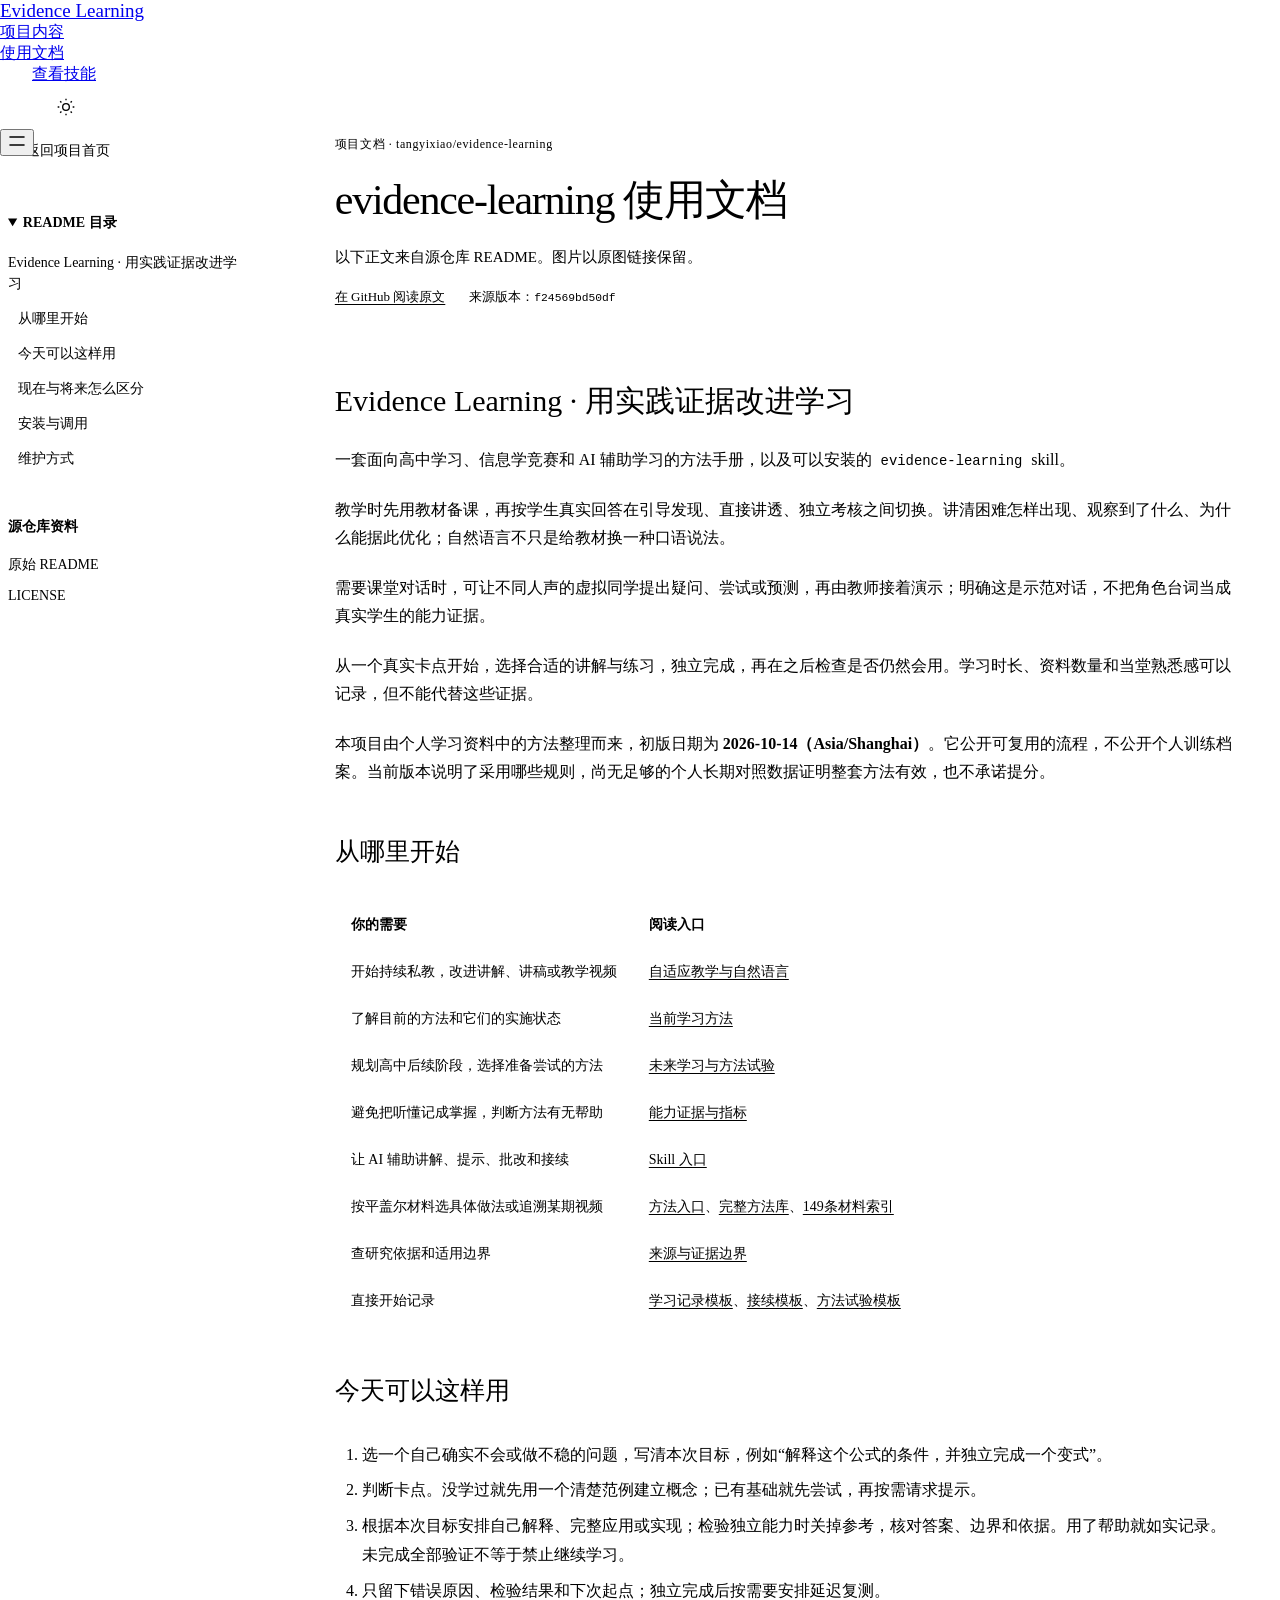
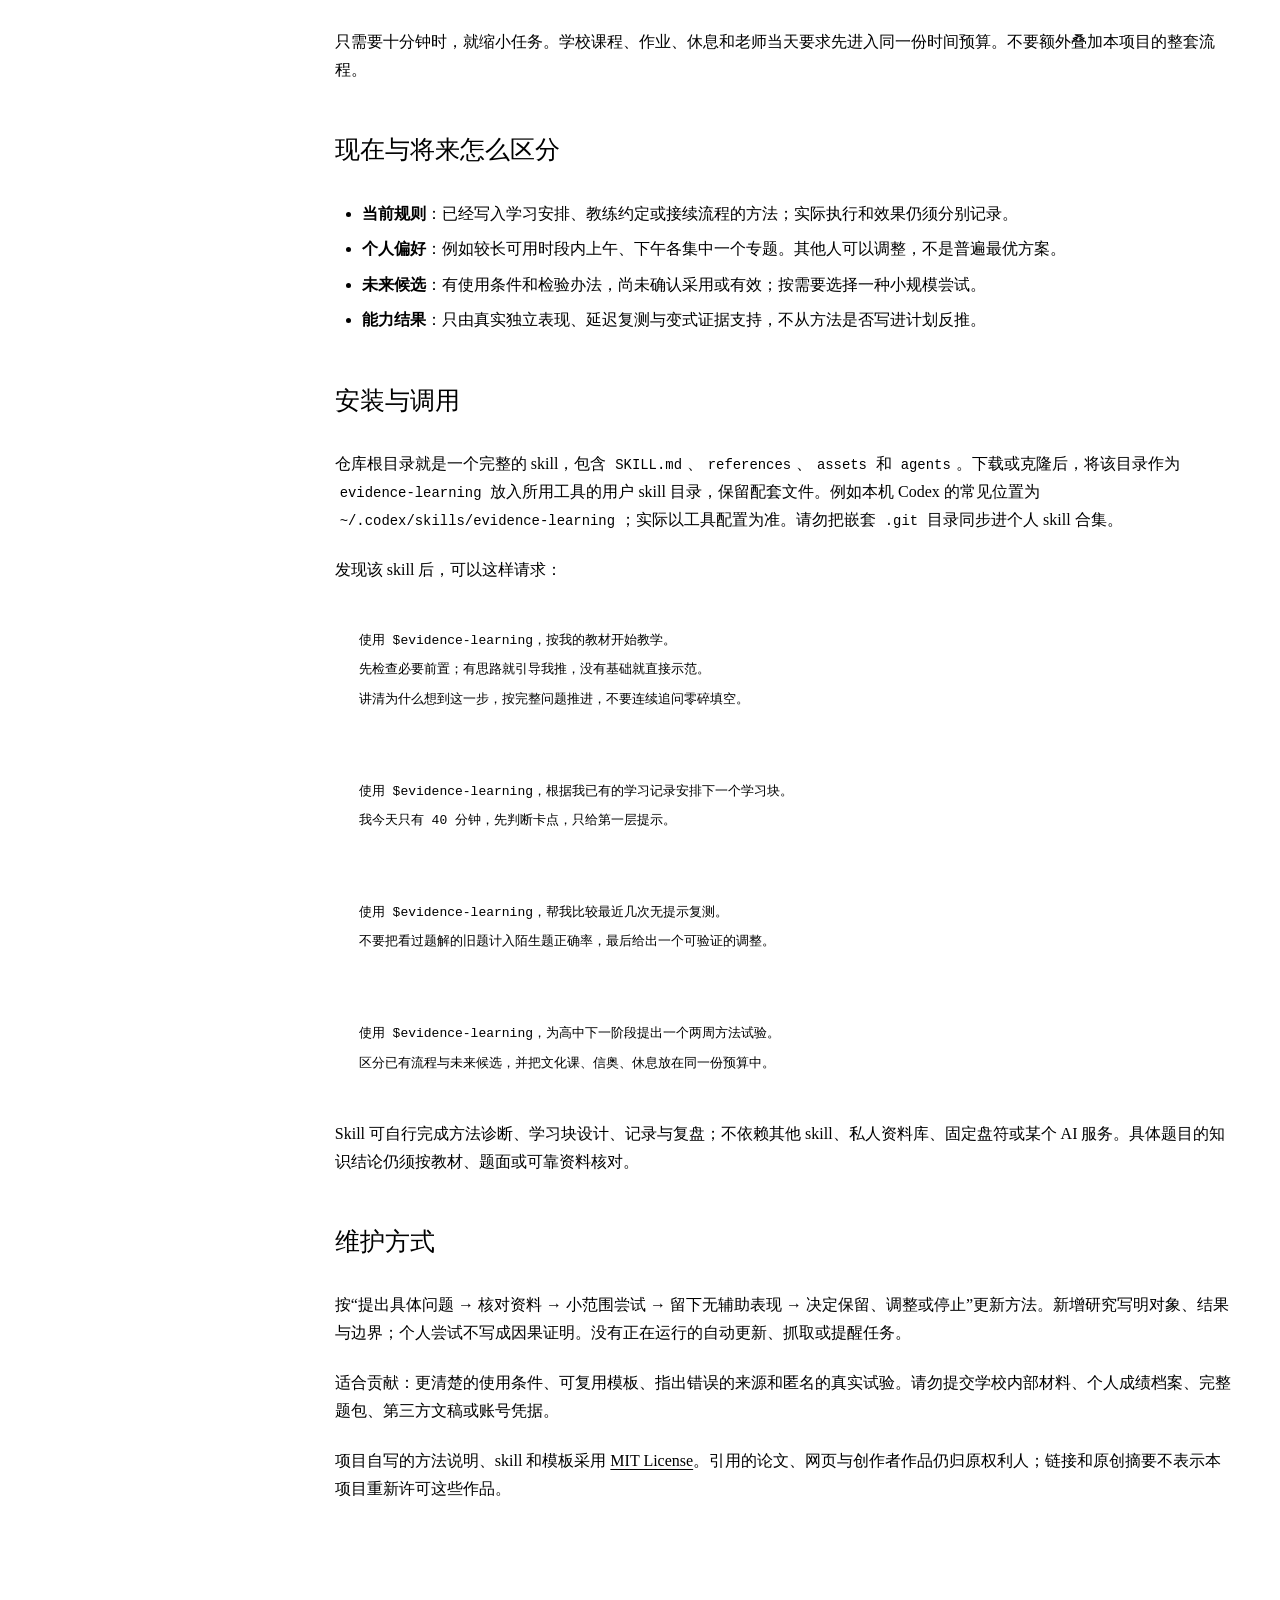
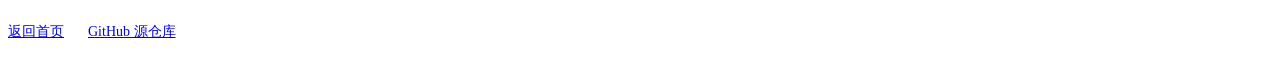
==== docs.html @ d69b2799 "docs(pages): add project introduction website" ====
<!doctype html>
<html lang="zh-CN" data-project="evidence-learning" data-docs="true"><head>
<meta charset="utf-8"><meta name="viewport" content="width=device-width, initial-scale=1">
<title>evidence-learning · 使用文档</title><link rel="stylesheet" href="assets/system.css"><link rel="stylesheet" href="assets/ui/cards.css"><link rel="stylesheet" href="assets/motion/motion.css"><link rel="stylesheet" href="assets/layout/layout.css"><link rel="stylesheet" href="assets/page.css"><!-- <html lang="en" data-radius="sharp">; keep this <style> after the links: layout.css resets --ly-scale -->
<style>
:root {
  --p-bg: #fafaf8; --p-surface: #eeefea; --p-ink: #20241e; --p-muted: #57604f;
  --p-accent: #365b3b; --p-accent-ink: #fafaf8; --p-action: #365b3b; --p-action-ink: #fafaf8;
  --p-inv-bg: #20241e; --p-inv-surface: #2d302b; --p-inv-ink: #fafaf8; --p-inv-muted: #9fa19d;
  --p-inv-accent: #fafaf8; --p-inv-accent-ink: #20241e; --p-inv-action: #fafaf8; --p-inv-action-ink: #20241e;
  --font-display: "Host Grotesk", system-ui, sans-serif;
  --font-text: "Host Grotesk", system-ui, sans-serif;
  --font-mono: "JetBrains Mono", ui-monospace, "SFMono-Regular", Menlo, Consolas, monospace;
  --display-weight: 500;
  --display-tracking: -0.035em;
  --display-tracking-xl: -0.04em;
}
</style><style>html[data-theme="light"]{--p-bg:#fafaf8;--p-surface:#eeefea;--p-ink:#20241e;--p-muted:#57604f;--p-accent:#365b3b;--p-accent-ink:#ffffff;--p-action:#365b3b;--p-action-ink:#ffffff;color-scheme:light}html[data-theme="dark"]{--p-bg:#131517;--p-surface:#202427;--p-ink:#f0f1f2;--p-muted:#b5bbc1;--p-accent:#b0cea2;--p-accent-ink:#131517;--p-action:#b0cea2;--p-action-ink:#131517;color-scheme:dark}</style><script src="assets/theme.js"></script><link rel="icon" href="favicon.svg" type="image/svg+xml">
<link rel="stylesheet" href="assets/docs.css"></head><body class="docs-page">
<header class="nav"><div class="wrap nav__bar"><a class="skip-link" href="#docs-content">跳到正文</a><a class="nav__logo" href="index.html#top">Evidence Learning</a><nav class="nav__links" aria-label="章节导航"><div class="nav__item"><a class="nav__link" href="index.html#work">项目内容</a></div><div class="nav__item"><a class="nav__link" href="docs.html">使用文档</a></div></nav><div class="nav__actions"><a class="btn btn--primary" href="https://github.com/tangyixiao/evidence-learning/blob/main/SKILL.md">查看技能</a><button class="theme-toggle" type="button" data-theme-toggle aria-label="切换深浅色" aria-pressed="false"><svg width="20" height="20" viewBox="0 0 24 24" fill="none" stroke="currentColor" stroke-width="1.6" aria-hidden="true"><circle cx="12" cy="12" r="4"/><path d="M12 2v2m0 16v2M2 12h2m16 0h2M5 5l1.5 1.5m11 11L19 19M5 19l1.5-1.5m11-11L19 5"/></svg></button></div><button class="nav__toggle" type="button" aria-expanded="false" aria-label="菜单"><svg width="18" height="18" viewBox="0 0 18 18" aria-hidden="true"><path d="M2 5h14M2 13h14" stroke="currentColor" stroke-width="1.6" stroke-linecap="round"/></svg></button></div></header>
<main class="docs-shell wrap" id="top">
<aside class="docs-sidebar" aria-label="文档导航">
<a class="docs-home" href="index.html">← 返回项目首页</a>
<details class="docs-toc" open><summary>README 目录</summary><nav aria-label="README 目录"><ol><li class="docs-level-1"><a href="#evidence-learning--用实践证据改进学习">Evidence Learning · 用实践证据改进学习</a></li><li class="docs-level-2"><a href="#从哪里开始">从哪里开始</a></li><li class="docs-level-2"><a href="#今天可以这样用">今天可以这样用</a></li><li class="docs-level-2"><a href="#现在与将来怎么区分">现在与将来怎么区分</a></li><li class="docs-level-2"><a href="#安装与调用">安装与调用</a></li><li class="docs-level-2"><a href="#维护方式">维护方式</a></li></ol></nav></details>
<div class="docs-resources"><p>源仓库资料</p><ul><li><a href="https://github.com/tangyixiao/evidence-learning/blob/f24569bd50df8b89d7c84b1bbbe4bde284a99db8/README.md">原始 README</a></li><li><a href="https://github.com/tangyixiao/evidence-learning/blob/f24569bd50df8b89d7c84b1bbbe4bde284a99db8/LICENSE">LICENSE</a></li></ul></div>
</aside>
<div class="docs-main"><header class="docs-heading"><p class="docs-eyebrow">项目文档 · tangyixiao/evidence-learning</p>
<h1>evidence-learning 使用文档</h1><p>以下正文来自源仓库 README。图片以原图链接保留。</p>
<div class="docs-source"><a href="https://github.com/tangyixiao/evidence-learning/blob/f24569bd50df8b89d7c84b1bbbe4bde284a99db8/README.md">在 GitHub 阅读原文</a><span>来源版本：<code>f24569bd50df</code></span></div></header>
<article class="docs-markdown" id="docs-content" tabindex="-1"><h1 id="evidence-learning--用实践证据改进学习">Evidence Learning · 用实践证据改进学习</h1>
<p>一套面向高中学习、信息学竞赛和 AI 辅助学习的方法手册，以及可以安装的 <code>evidence-learning</code> skill。</p>
<p>教学时先用教材备课，再按学生真实回答在引导发现、直接讲透、独立考核之间切换。讲清困难怎样出现、观察到了什么、为什么能据此优化；自然语言不只是给教材换一种口语说法。</p>
<p>需要课堂对话时，可让不同人声的虚拟同学提出疑问、尝试或预测，再由教师接着演示；明确这是示范对话，不把角色台词当成真实学生的能力证据。</p>
<p>从一个真实卡点开始，选择合适的讲解与练习，独立完成，再在之后检查是否仍然会用。学习时长、资料数量和当堂熟悉感可以记录，但不能代替这些证据。</p>
<p>本项目由个人学习资料中的方法整理而来，初版日期为 <strong>2026-10-14（Asia/Shanghai）</strong>。它公开可复用的流程，不公开个人训练档案。当前版本说明了采用哪些规则，尚无足够的个人长期对照数据证明整套方法有效，也不承诺提分。</p>
<h2 id="从哪里开始">从哪里开始</h2>
<table>
<thead>
<tr>
<th>你的需要</th>
<th>阅读入口</th>
</tr>
</thead>
<tbody>
<tr>
<td>开始持续私教，改进讲解、讲稿或教学视频</td>
<td><a href="https://github.com/tangyixiao/evidence-learning/blob/f24569bd50df8b89d7c84b1bbbe4bde284a99db8/references/adaptive-teaching.md">自适应教学与自然语言</a></td>
</tr>
<tr>
<td>了解目前的方法和它们的实施状态</td>
<td><a href="https://github.com/tangyixiao/evidence-learning/blob/f24569bd50df8b89d7c84b1bbbe4bde284a99db8/references/current-methods.md">当前学习方法</a></td>
</tr>
<tr>
<td>规划高中后续阶段，选择准备尝试的方法</td>
<td><a href="https://github.com/tangyixiao/evidence-learning/blob/f24569bd50df8b89d7c84b1bbbe4bde284a99db8/references/future-methods.md">未来学习与方法试验</a></td>
</tr>
<tr>
<td>避免把听懂记成掌握，判断方法有无帮助</td>
<td><a href="https://github.com/tangyixiao/evidence-learning/blob/f24569bd50df8b89d7c84b1bbbe4bde284a99db8/references/evidence.md">能力证据与指标</a></td>
</tr>
<tr>
<td>让 AI 辅助讲解、提示、批改和接续</td>
<td><a href="https://github.com/tangyixiao/evidence-learning/blob/f24569bd50df8b89d7c84b1bbbe4bde284a99db8/SKILL.md">Skill 入口</a></td>
</tr>
<tr>
<td>按平盖尔材料选具体做法或追溯某期视频</td>
<td><a href="https://github.com/tangyixiao/evidence-learning/blob/f24569bd50df8b89d7c84b1bbbe4bde284a99db8/references/pingaier-methods.md">方法入口</a>、<a href="https://github.com/tangyixiao/evidence-learning/blob/f24569bd50df8b89d7c84b1bbbe4bde284a99db8/references/pingaier-method-library.md">完整方法库</a>、<a href="https://github.com/tangyixiao/evidence-learning/blob/f24569bd50df8b89d7c84b1bbbe4bde284a99db8/references/pingaier-corpus.md">149条材料索引</a></td>
</tr>
<tr>
<td>查研究依据和适用边界</td>
<td><a href="https://github.com/tangyixiao/evidence-learning/blob/f24569bd50df8b89d7c84b1bbbe4bde284a99db8/references/sources.md">来源与证据边界</a></td>
</tr>
<tr>
<td>直接开始记录</td>
<td><a href="https://github.com/tangyixiao/evidence-learning/blob/f24569bd50df8b89d7c84b1bbbe4bde284a99db8/assets/session.md">学习记录模板</a>、<a href="https://github.com/tangyixiao/evidence-learning/blob/f24569bd50df8b89d7c84b1bbbe4bde284a99db8/assets/handoff.md">接续模板</a>、<a href="https://github.com/tangyixiao/evidence-learning/blob/f24569bd50df8b89d7c84b1bbbe4bde284a99db8/assets/experiment.md">方法试验模板</a></td>
</tr>
</tbody>
</table>
<h2 id="今天可以这样用">今天可以这样用</h2>
<ol>
<li>选一个自己确实不会或做不稳的问题，写清本次目标，例如“解释这个公式的条件，并独立完成一个变式”。</li>
<li>判断卡点。没学过就先用一个清楚范例建立概念；已有基础就先尝试，再按需请求提示。</li>
<li>根据本次目标安排自己解释、完整应用或实现；检验独立能力时关掉参考，核对答案、边界和依据。用了帮助就如实记录。未完成全部验证不等于禁止继续学习。</li>
<li>只留下错误原因、检验结果和下次起点；独立完成后按需要安排延迟复测。</li>
</ol>
<p>只需要十分钟时，就缩小任务。学校课程、作业、休息和老师当天要求先进入同一份时间预算。不要额外叠加本项目的整套流程。</p>
<h2 id="现在与将来怎么区分">现在与将来怎么区分</h2>
<ul>
<li><strong>当前规则</strong>：已经写入学习安排、教练约定或接续流程的方法；实际执行和效果仍须分别记录。</li>
<li><strong>个人偏好</strong>：例如较长可用时段内上午、下午各集中一个专题。其他人可以调整，不是普遍最优方案。</li>
<li><strong>未来候选</strong>：有使用条件和检验办法，尚未确认采用或有效；按需要选择一种小规模尝试。</li>
<li><strong>能力结果</strong>：只由真实独立表现、延迟复测与变式证据支持，不从方法是否写进计划反推。</li>
</ul>
<h2 id="安装与调用">安装与调用</h2>
<p>仓库根目录就是一个完整的 skill，包含 <code>SKILL.md</code>、<code>references</code>、<code>assets</code> 和 <code>agents</code>。下载或克隆后，将该目录作为 <code>evidence-learning</code> 放入所用工具的用户 skill 目录，保留配套文件。例如本机 Codex 的常见位置为 <code>~/.codex/skills/evidence-learning</code>；实际以工具配置为准。请勿把嵌套 <code>.git</code> 目录同步进个人 skill 合集。</p>
<p>发现该 skill 后，可以这样请求：</p>
<pre><code class="language-text">使用 $evidence-learning，按我的教材开始教学。
先检查必要前置；有思路就引导我推，没有基础就直接示范。
讲清为什么想到这一步，按完整问题推进，不要连续追问零碎填空。
</code></pre>
<pre><code class="language-text">使用 $evidence-learning，根据我已有的学习记录安排下一个学习块。
我今天只有 40 分钟，先判断卡点，只给第一层提示。
</code></pre>
<pre><code class="language-text">使用 $evidence-learning，帮我比较最近几次无提示复测。
不要把看过题解的旧题计入陌生题正确率，最后给出一个可验证的调整。
</code></pre>
<pre><code class="language-text">使用 $evidence-learning，为高中下一阶段提出一个两周方法试验。
区分已有流程与未来候选，并把文化课、信奥、休息放在同一份预算中。
</code></pre>
<p>Skill 可自行完成方法诊断、学习块设计、记录与复盘；不依赖其他 skill、私人资料库、固定盘符或某个 AI 服务。具体题目的知识结论仍须按教材、题面或可靠资料核对。</p>
<h2 id="维护方式">维护方式</h2>
<p>按“提出具体问题 → 核对资料 → 小范围尝试 → 留下无辅助表现 → 决定保留、调整或停止”更新方法。新增研究写明对象、结果与边界；个人尝试不写成因果证明。没有正在运行的自动更新、抓取或提醒任务。</p>
<p>适合贡献：更清楚的使用条件、可复用模板、指出错误的来源和匿名的真实试验。请勿提交学校内部材料、个人成绩档案、完整题包、第三方文稿或账号凭据。</p>
<p>项目自写的方法说明、skill 和模板采用 <a href="https://github.com/tangyixiao/evidence-learning/blob/f24569bd50df8b89d7c84b1bbbe4bde284a99db8/LICENSE">MIT License</a>。引用的论文、网页与创作者作品仍归原权利人；链接和原创摘要不表示本项目重新许可这些作品。</p>
</article>
</div></main><footer class="docs-footer wrap"><a href="index.html">返回首页</a><a href="https://github.com/tangyixiao/evidence-learning">GitHub 源仓库</a></footer>
<script type="module" src="assets/system.js"></script></body></html>
---- assets/page.css ----
/* Page composition over the unmodified taste system. Source excerpts and photographs are the work. */
:root{--font-text:"Geist","PingFang SC","Microsoft YaHei",sans-serif;--font-display:"Geist","PingFang SC","Microsoft YaHei",sans-serif}
h1,h2,h3{font-weight:500;text-wrap:balance}h1{max-width:16ch}p{line-height:1.75}.nav__logo{font-size:19px;max-width:45%;overflow-wrap:anywhere}.nav__links{margin-left:auto}.nav__actions{margin-left:32px}.project-fact{margin-top:32px;font-size:14px;color:var(--muted)}
.hero__text{min-width:0}.hero__lead{max-width:40ch}.hero__media.material-media{background:none;border:0;box-shadow:none}.hero__media.material-media> *{width:100%;height:100%;display:block}.material-media .source-preview{height:100%;min-height:480px}.project-picture{display:block;overflow:hidden;width:100%;height:100%;background:var(--surface)}.project-picture img{width:100%;height:100%;object-fit:cover;display:block}.picture--contain img{object-fit:contain}.picture--contain{background:var(--surface)}
.material-stage{overflow:hidden;min-height:0}.material-stage>.project-picture{border-radius:0;background:transparent}.material-stage .picture--contain img{object-fit:contain}.source-preview{display:flex;flex-direction:column;border:1px solid var(--line);background:var(--surface);overflow:hidden;border-radius:var(--r-lg);color:var(--ink)}.source-path{font:500 14px/1.5 var(--font-mono);padding:20px 24px;border-bottom:1px solid var(--line);overflow-wrap:anywhere}.source-preview pre{margin:0;padding:28px 24px;overflow:auto;white-space:pre-wrap;overflow-wrap:anywhere;min-height:0;font:400 15px/1.85 var(--font-mono);color:var(--ink)}
.project-fact:empty{display:none}.statement-source{margin-top:48px;height:320px}.statement-source .source-preview{height:100%}.hero--statement h1{max-width:18ch}.hero--statement .hero__lead{max-width:62ch}.hero--statement .hero__in{max-width:none}
.hero__head{display:grid;grid-template-columns:minmax(0,7fr) minmax(0,4fr);gap:72px}.hero--product h1{font-size:clamp(42px,5vw,72px);max-width:18ch;letter-spacing:-.035em;line-height:1.1}.hero--product .hero__lead{margin-top:0}.hero--product .material-stage{height:100%;min-height:260px;margin-top:32px}.product-intro{align-self:start}.product-intro .project-fact{margin-top:24px}
.work-grid{display:grid;grid-template-columns:minmax(0,5fr) minmax(0,6fr);gap:calc(100% / 12 + 24px)}.feature-rows{margin:0;padding:0;list-style:none}.feature-rows li{padding:24px 0;border-bottom:1px solid var(--line)}.feature-rows li:first-child{padding-top:0}.feature-rows h3{font-size:24px;line-height:1.4;margin:0 0 12px}.feature-rows p{margin:0;font-size:16px;line-height:1.75}.work-material{min-width:0;min-height:400px}.usage-block{height:100%;background:var(--surface);padding:32px;border:1px solid var(--line);border-radius:var(--r-lg);display:flex;flex-direction:column;gap:24px;justify-content:center}.usage-block>p{font-size:20px;margin:0}.usage-block pre{font:400 16px/1.8 var(--font-mono);margin:0;white-space:pre-wrap;overflow-wrap:anywhere}.usage-block .link{align-self:flex-start}.supporting-pictures{display:grid;grid-template-columns:1fr;gap:24px;height:100%;max-height:480px}.supporting-pictures>.project-picture{min-height:0;max-height:228px}.supporting-pictures>.project-picture:only-child{max-height:480px}
.photo-pair{display:grid;grid-template-columns:1fr 1fr;gap:24px;height:calc(100% - 140px);min-height:300px;max-height:520px}.photo-pair a{display:block;overflow:hidden}.photo-pair img{width:100%;height:100%;object-fit:cover;display:block}.flag-field{display:grid;grid-template-columns:repeat(4,1fr);gap:48px;align-items:center;justify-items:center;width:100%;height:100%}.flag-field a{display:block;width:100%;overflow:hidden}.flag-field img{display:block;width:100%;height:auto;max-height:320px;object-fit:contain;image-rendering:auto}
.closing-head{display:grid;grid-template-columns:1fr auto;gap:24px 72px;align-content:start}.closing-head h2{grid-column:1;font-size:clamp(30px,3.4vw,48px);margin:0}.closing-head>p{grid-column:1;max-width:68ch;margin:0;font-size:17px}.closing-head>.btn{grid-column:2;grid-row:1/3;align-self:start}.closing-directory{display:flex;flex-direction:column;justify-content:flex-end;min-height:0}.footer.closing>.wrap{display:grid;grid-template-rows:1fr 1fr;gap:48px}.footer__grid{display:grid;grid-template-columns:1fr 1fr;gap:48px}.footer-name{font-size:32px;line-height:1.3;font-weight:500;margin:0 0 16px}.footer__grid p{font-size:16px}.resource-links{display:grid;grid-template-columns:1fr 1fr;gap:18px 32px;align-content:start}.resource-links .link{font-size:16px;overflow-wrap:anywhere;justify-self:start}.footer__legal{display:flex;align-items:baseline;flex-wrap:wrap;gap:24px;font-size:13px;border-top:1px solid var(--line);margin-top:48px;padding-top:24px}.credits summary{cursor:pointer}.credits ul{padding-left:16px}.credits a{overflow-wrap:anywhere}
html[data-project="OJ-NEXUS"] .source-preview,html[data-project="OJ-NEXUS"] .usage-block{border-radius:4px}html[data-project="OJ-NEXUS"] *{animation:none!important}
@media(min-width:640px) and (max-width:1023px){.work-grid{grid-template-columns:1fr;gap:32px}.feature-rows{display:grid;grid-template-columns:repeat(3,1fr);gap:24px}.feature-rows li{padding:0;border:0}.feature-rows h3{font-size:20px}.work-material{min-height:260px;height:300px}.hero__head{gap:32px}.material-media .source-preview{min-height:240px}.photo-pair{height:440px}.statement-source{height:300px}}
@media(max-width:639px){.nav__logo{font-size:16px;max-width:48%}.nav__actions{margin-left:auto}.nav__actions .btn{padding-inline:16px;font-size:14px}.hero--split h1,.hero--statement h1,.hero--product h1{font-size:clamp(30px,9vw,38px);line-height:1.15;max-width:18ch}.hero__lead{font-size:18px;line-height:1.65}.project-fact{margin-top:16px;font-size:13px}.hero__media.material-media{height:auto;min-height:0;flex:1}.material-media .source-preview{min-height:0;height:100%}.source-path{padding:12px 16px;font-size:13px}.source-preview pre{padding:16px;font-size:13px;line-height:1.7}.hero__head{display:block}.hero--product .hero__lead{margin-top:20px}.hero--product .material-stage{min-height:180px;margin-top:24px;flex:1}.hero--product .hero__in{display:flex;flex-direction:column}.hero--product .product-intro .project-fact{margin-top:16px}.work-grid{grid-template-columns:1fr;gap:32px}.feature-rows{display:block}.feature-rows li{padding:16px 0}.feature-rows h3{font-size:20px;margin-bottom:8px}.feature-rows p{font-size:16px}.work-material{min-height:220px;height:260px}.usage-block{padding:24px;gap:16px}.usage-block pre{font-size:14px}.photo-pair{grid-template-columns:1fr;gap:16px;height:calc(100% - 130px);max-height:none;min-height:0}.photo-pair a{min-height:180px}.flag-field{grid-template-columns:repeat(2,1fr);gap:24px}.flag-field img{max-height:140px}.statement-source{height:220px;margin-top:24px}.closing-head{display:flex;flex-direction:column;gap:24px}.closing-head>p{font-size:16px}.closing-head>.btn{align-self:stretch}.footer.closing>.wrap{grid-template-rows:auto 1fr;gap:48px}.footer__grid{grid-template-columns:1fr;gap:24px}.footer-name{font-size:28px}.resource-links{gap:16px}.footer__legal{margin-top:32px;gap:16px}.supporting-pictures{max-height:260px;grid-template-columns:1fr 1fr;gap:12px}.supporting-pictures>.project-picture{max-height:none}.photo-pair img{object-fit:cover}#work:has(.work-grid){--hm:2}#use{--hm:2}}
.skip-link{position:absolute;left:-10000px;top:auto;width:1px;height:1px;overflow:hidden}.skip-link:focus{left:var(--gutter);top:8px;width:auto;height:auto;background:var(--bg);padding:16px;z-index:20}.hero__head>:first-child{grid-column:1}.hero__head>.product-intro{grid-column:2}.hero--product .hero__stage.material-stage{border-radius:0}
@media(min-width:640px) and (max-width:1023px){.work-material{height:42vh;min-height:320px}.supporting-pictures{max-height:none}.supporting-pictures>.project-picture:only-child{max-height:none}.supporting-pictures>.project-picture{max-height:none;flex:1}.supporting-pictures{grid-template-rows:1fr 1fr}}
@media(max-width:639px){#work:has(.work-grid),#use{--hm:1}.nav__logo{max-width:53%;font-size:15px}.nav__actions{margin-left:auto}.nav__actions .btn{padding-inline:12px}.hero--product .hero__stage.material-stage{aspect-ratio:auto;flex:1}.hero__head>:first-child,.hero__head>.product-intro{grid-column:auto}}
.theme-toggle{height:44px;width:44px;display:grid;place-items:center;flex:0 0 44px;cursor:pointer;color:var(--ink);background:transparent;border:1px solid var(--line);border-radius:var(--r-btn);margin-left:12px;transition:background 180ms,transform 180ms}.theme-toggle:hover{background:var(--surface)}.theme-toggle:active{transform:translateY(1px)}.theme-toggle:focus-visible{outline:2px solid var(--accent);outline-offset:3px}
@media(min-width:1024px){.work-material{height:500px;min-height:500px}.work-material>.source-preview{height:100%}.hero--split h1{font-size:clamp(38px,4.5vw,64px)}}
@media(max-width:639px){.nav__logo{max-width:42%;font-size:14px}.nav__actions{margin-left:auto}.nav__toggle{margin-left:8px}.theme-toggle{margin-left:8px;width:36px;flex-basis:36px;height:40px}.nav__actions .btn{font-size:13px;padding-inline:10px}.nav__logo{line-height:1.3}.hero--product h1{font-size:32px}.source-path{line-height:1.6}}
@media(min-width:1024px){.hero__head{grid-template-columns:repeat(12,minmax(0,1fr));gap:24px;align-items:start}.hero__head>:first-child{grid-column:1/span 6}.hero__head>.product-intro{grid-column:7/span 6}.hero--product h1,.hero--split h1{font-size:60px}.work-grid{grid-template-columns:repeat(12,minmax(0,1fr));gap:24px}.feature-rows{grid-column:1/span 6;padding-right:48px}.work-material{grid-column:7/span 6}.work-grid .source-preview{height:100%}}
@media(min-width:640px) and (max-width:1023px){.hero__head{display:block}.product-intro{margin-top:24px}.product-intro .hero__lead{max-width:60ch}.hero--product h1{max-width:none}.hero__head .project-fact{margin-top:16px}.hero--product .hero__stage.material-stage{margin-top:24px}}
@media(max-width:639px){.work-material{height:236px;min-height:236px}.feature-rows h3{font-size:19px}.feature-rows li{padding:14px 0}.feature-rows p{line-height:1.65}}
@media(min-width:1024px){.work-material{height:min(500px,calc(100svh - 300px));min-height:0}.hero--product h1{font-size:clamp(40px,4.16vw,60px)}}
.work-material>.source-preview{height:100%}.source-preview pre{flex:1}.usage-block{justify-content:space-between}.supporting-pictures:has(>:only-child){grid-template-rows:1fr}
/* Real quoted source can contain arrays, Markdown brackets and the word placeholder.
   Keep kit diagnostics intact, but do not outline authentic source as unfinished page copy. */
.source-preview code[data-placeholder],.usage-block code[data-placeholder],.docs-markdown [data-placeholder]{outline:none}
.hero--product .hero__stage.material-stage{background:none}
.nav:not(.is-open) .nav__actions>.theme-toggle{display:grid}
@media(max-width:639px){.nav__logo{white-space:normal;max-width:40%;font-size:13px;line-height:1.35;min-width:0}.nav__bar{gap:8px}.nav__actions{gap:8px}.nav .nav__actions>.theme-toggle{margin-left:0}}
---- assets/docs.css ----
/* Long-form README layout. Shared palette and theme controls stay authoritative. */
html[data-docs]{scroll-padding-top:110px}
.docs-page{min-height:100vh;color:var(--ink);background:var(--bg)}
.docs-page>.nav{position:fixed;inset:0 0 auto;z-index:50;background:var(--bg);border-bottom:1px solid var(--line)}
.docs-page .nav__bar{min-height:76px}
.docs-page .nav__logo{max-width:48%}
.docs-page .docs-shell{display:grid;grid-template-columns:minmax(210px,250px) minmax(0,1fr);gap:clamp(36px,6vw,96px);padding-top:126px;padding-bottom:96px;align-items:start;min-height:0;height:auto}
.docs-sidebar{position:sticky;top:108px;min-width:0;max-height:calc(100vh - 132px);overflow:auto;scrollbar-width:thin;padding-right:12px;font-size:14px}
.docs-home{display:inline-block;font-size:14px;font-weight:500;color:var(--ink);text-decoration:none;padding-block:8px}
.docs-home:hover{color:var(--accent)}
.docs-toc{margin-top:24px;border-top:1px solid var(--line);padding-top:20px}
.docs-toc summary{font-weight:600;cursor:pointer;line-height:1.5}
.docs-toc ol,.docs-resources ul{list-style:none;padding:0;margin:16px 0 0}
.docs-toc li{margin:0 0 8px;line-height:1.5;overflow-wrap:anywhere}
.docs-toc .docs-level-2{padding-left:10px}.docs-toc .docs-level-3{padding-left:22px}
.docs-toc a,.docs-resources a{color:var(--muted);text-decoration:none;display:inline-block;padding-block:3px}
.docs-toc a:hover,.docs-resources a:hover{color:var(--ink);text-decoration:underline;text-underline-offset:4px}
.docs-resources{border-top:1px solid var(--line);margin-top:24px;padding-top:20px}
.docs-resources>p{margin:0;font-weight:600;line-height:1.5}.docs-resources li{margin-bottom:8px;overflow-wrap:anywhere}
.docs-main{min-width:0;max-width:900px}
.docs-heading{padding-bottom:32px;margin-bottom:40px;border-bottom:1px solid var(--line)}
.docs-eyebrow{font-size:12px;letter-spacing:.05em;color:var(--muted);overflow-wrap:anywhere;margin:0 0 20px}
.docs-heading h1{font-size:clamp(28px,3.4vw,42px);line-height:1.2;letter-spacing:-.03em;max-width:none;margin:0 0 20px;overflow-wrap:anywhere}
.docs-heading>p:not(.docs-eyebrow){font-size:15px;color:var(--muted);line-height:1.7;margin:0 0 16px}
.docs-source{display:flex;gap:12px 24px;flex-wrap:wrap;font-size:13px;line-height:1.6;color:var(--muted)}
.docs-source a,.docs-markdown a{color:var(--accent);text-decoration:underline;text-underline-offset:3px;overflow-wrap:anywhere}
.docs-markdown{font-size:16px;line-height:1.85;overflow-wrap:anywhere;min-width:0}
.docs-markdown>:first-child{margin-top:0}.docs-markdown>:last-child{margin-bottom:0}
.docs-markdown h1,.docs-markdown h2,.docs-markdown h3,.docs-markdown h4,.docs-markdown h5,.docs-markdown h6{max-width:none;scroll-margin-top:110px;line-height:1.4;text-wrap:initial}
.docs-markdown h1{font-size:30px;margin:48px 0 24px}.docs-markdown h2{font-size:25px;margin:48px 0 20px;padding-bottom:12px;border-bottom:1px solid var(--line)}
.docs-markdown h3{font-size:20px;margin:36px 0 16px}.docs-markdown h4,.docs-markdown h5,.docs-markdown h6{font-size:17px;margin:28px 0 14px}
.docs-markdown p,.docs-markdown ul,.docs-markdown ol,.docs-markdown blockquote,.docs-markdown pre,.docs-markdown table{margin:0 0 22px}
.docs-markdown ul,.docs-markdown ol{padding-left:1.7em}.docs-markdown li{margin-bottom:6px}.docs-markdown li>p{margin-bottom:10px}
.docs-markdown strong{font-weight:650}.docs-markdown hr{border:0;border-top:1px solid var(--line);margin:36px 0}
.docs-markdown blockquote{border-left:3px solid var(--line);padding:4px 0 4px 20px;color:var(--muted)}.docs-markdown blockquote>:last-child{margin-bottom:0}
.docs-markdown pre{background:var(--surface);border:1px solid var(--line);padding:20px 24px;max-width:100%;overflow:auto;border-radius:4px;white-space:pre;tab-size:4}
.docs-markdown code,.docs-source code{font-family:var(--font-mono,ui-monospace,Consolas,monospace);font-size:.87em}
.docs-markdown :not(pre)>code{background:var(--surface);padding:.12em .35em;border-radius:3px;box-decoration-break:clone}
.docs-markdown pre code{font-size:13px;line-height:1.8;white-space:pre;overflow-wrap:normal;color:var(--ink)}
.docs-markdown table{display:block;max-width:100%;overflow-x:auto;border-collapse:collapse;font-size:14px;line-height:1.65}
.docs-markdown th,.docs-markdown td{padding:12px 16px;border:1px solid var(--line);text-align:left;min-width:100px}
.docs-markdown th{font-weight:600;background:var(--surface)}.docs-markdown .docs-image-link{font-size:14px}
.docs-page .footer.closing,.docs-page .footer.closing>.wrap{height:auto;min-height:0;max-height:none;display:block}
.docs-page .footer.closing{padding-top:56px;padding-bottom:32px}.docs-page .closing-head{margin-bottom:48px}
.docs-footer{display:flex;gap:24px;padding-top:24px;padding-bottom:32px;border-top:1px solid var(--line);font-size:14px}
.docs-page :focus-visible{outline:2px solid var(--accent);outline-offset:4px}
@media(max-width:1023px){.docs-page .docs-shell{grid-template-columns:minmax(180px,210px) minmax(0,1fr);gap:32px}.docs-markdown{font-size:15px}}
@media(max-width:767px){.docs-page .nav__bar{min-height:68px}.docs-page .docs-shell{display:block;padding-top:100px;padding-bottom:56px}.docs-sidebar{position:static;max-height:none;overflow:visible;padding:0;margin-bottom:36px}.docs-toc{margin-top:16px;padding-top:16px}.docs-toc nav{max-height:260px;overflow:auto;padding-right:8px}.docs-resources{margin-top:16px;padding-top:16px}.docs-resources ul{display:flex;flex-wrap:wrap;gap:4px 20px;margin-top:8px}.docs-resources li{margin:0}.docs-heading{margin-bottom:28px;padding-bottom:24px}.docs-heading h1{font-size:29px}.docs-markdown h1{font-size:25px}.docs-markdown h2{font-size:22px;margin-top:36px}.docs-markdown h3{font-size:19px}.docs-markdown pre{padding:16px}.docs-markdown th,.docs-markdown td{padding:10px 12px}.docs-source{gap:8px 16px}}
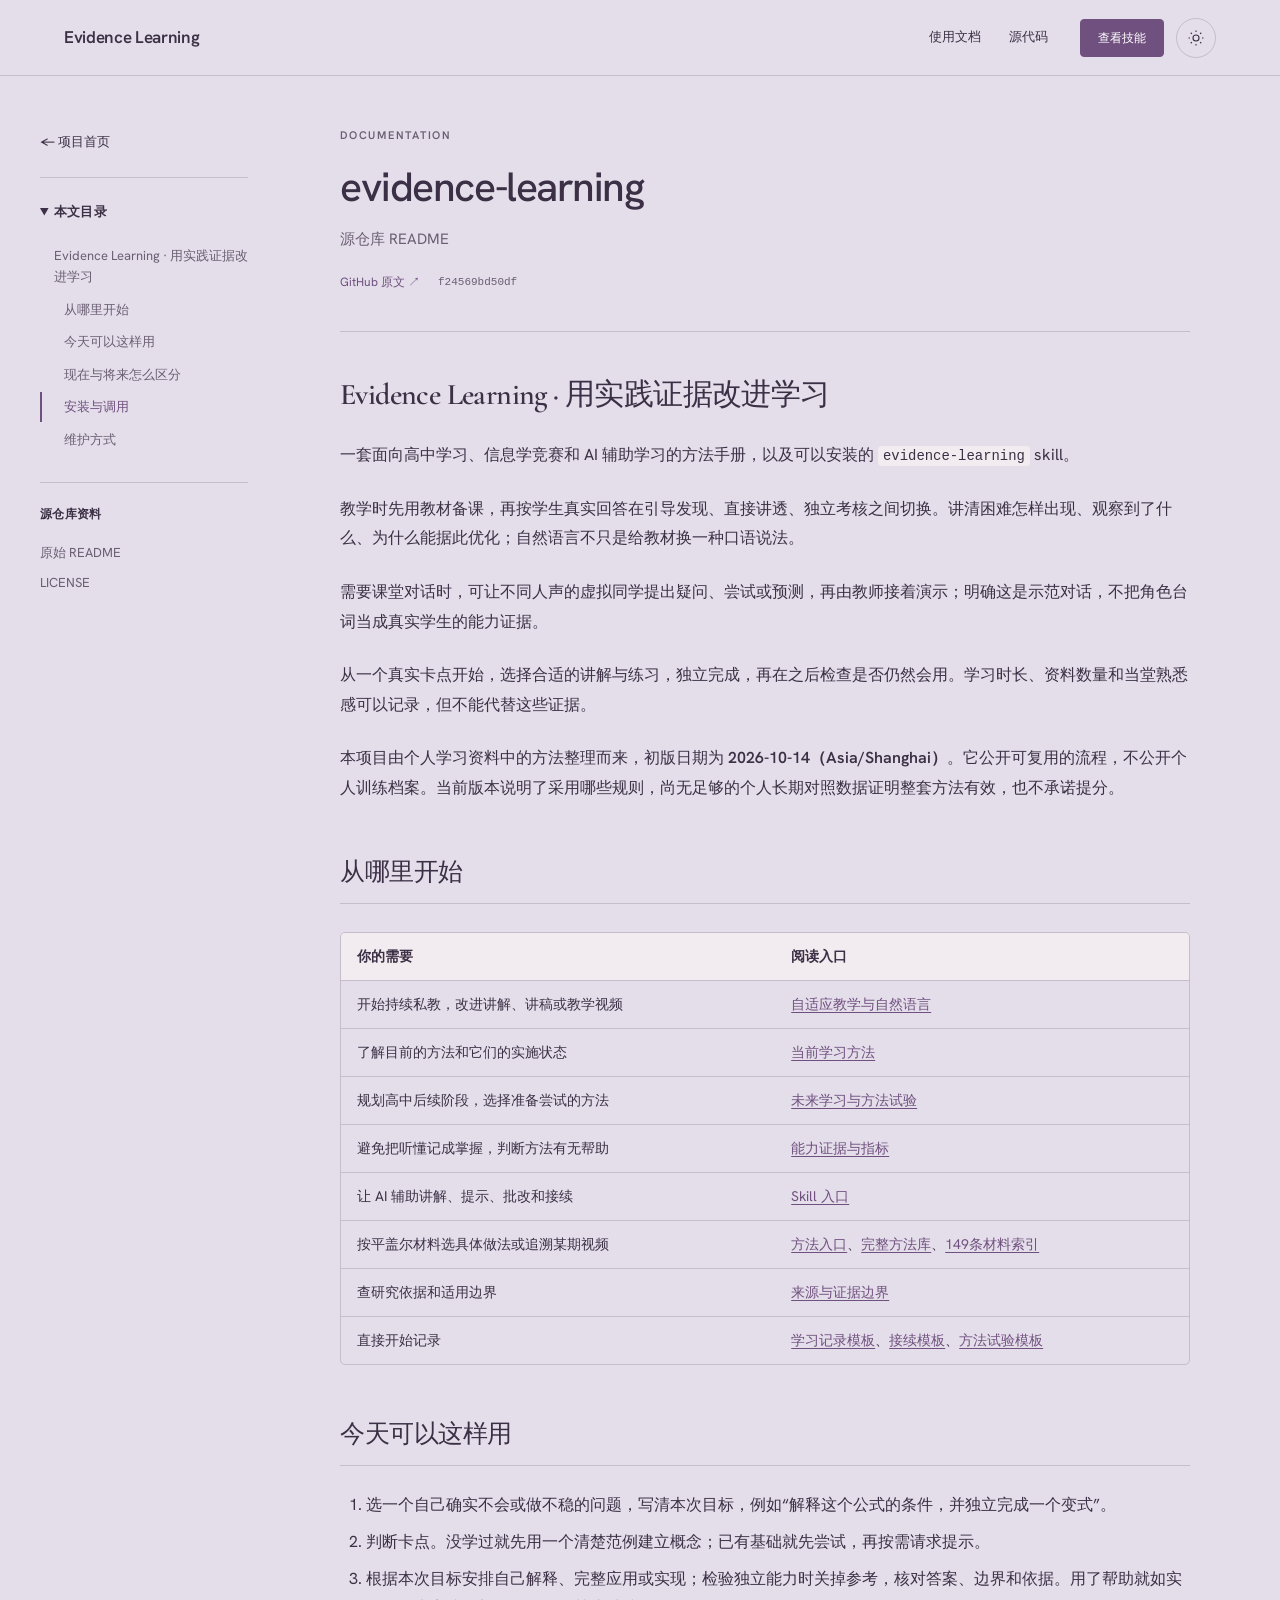
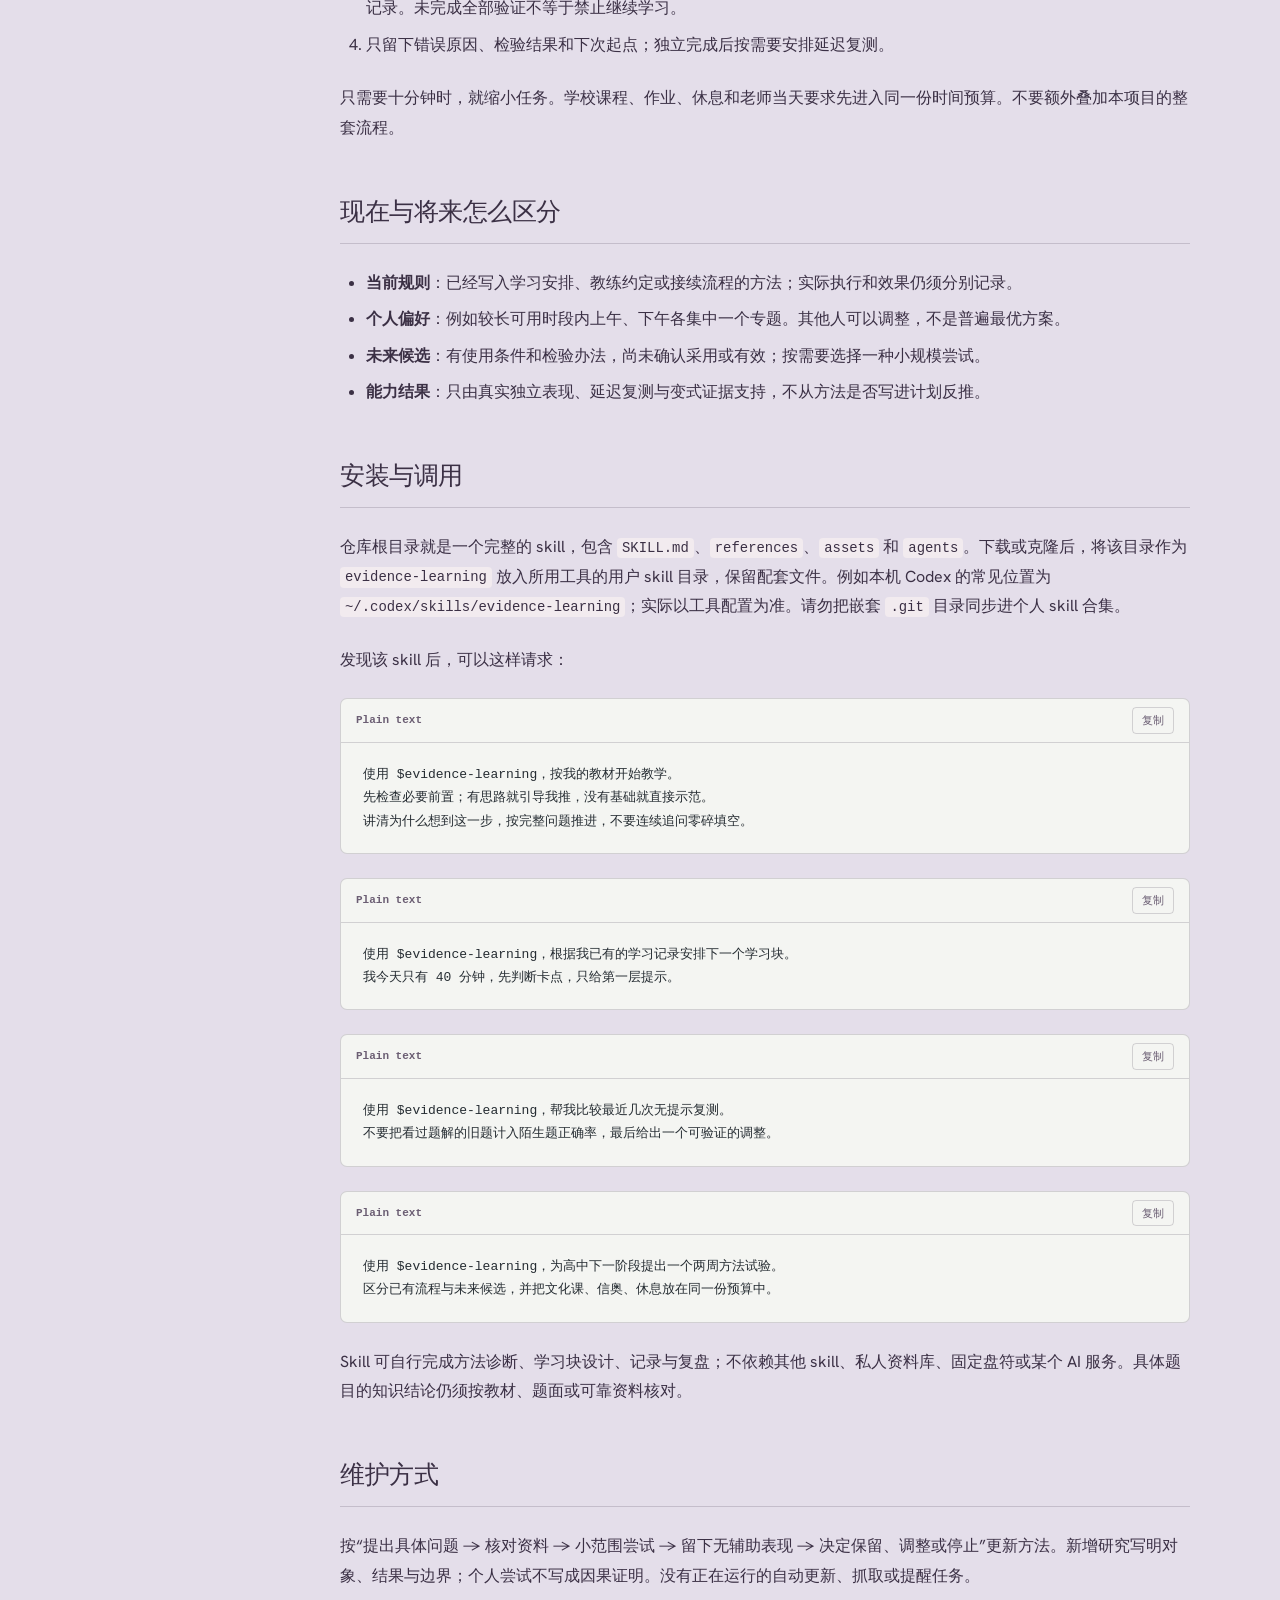
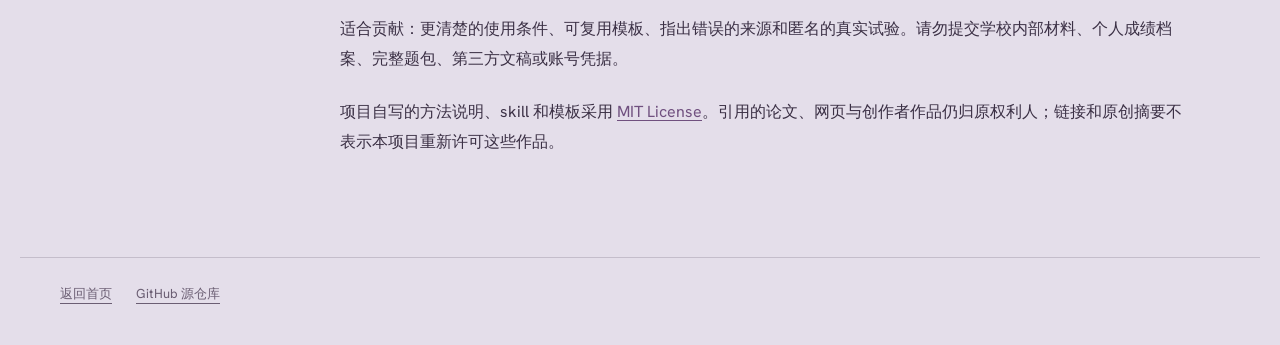
==== commit a76f3020: "docs(pages): polish source and mobile presentation" ====
--- a/docs.html
+++ b/docs.html
@@ -1,40 +1,20 @@
-<!doctype html>
-<html lang="zh-CN" data-project="evidence-learning" data-docs="true"><head>
-<meta charset="utf-8"><meta name="viewport" content="width=device-width, initial-scale=1">
-<title>evidence-learning · 使用文档</title><link rel="stylesheet" href="assets/system.css"><link rel="stylesheet" href="assets/ui/cards.css"><link rel="stylesheet" href="assets/motion/motion.css"><link rel="stylesheet" href="assets/layout/layout.css"><link rel="stylesheet" href="assets/page.css"><!-- <html lang="en" data-radius="sharp">; keep this <style> after the links: layout.css resets --ly-scale -->
-<style>
-:root {
-  --p-bg: #fafaf8; --p-surface: #eeefea; --p-ink: #20241e; --p-muted: #57604f;
-  --p-accent: #365b3b; --p-accent-ink: #fafaf8; --p-action: #365b3b; --p-action-ink: #fafaf8;
-  --p-inv-bg: #20241e; --p-inv-surface: #2d302b; --p-inv-ink: #fafaf8; --p-inv-muted: #9fa19d;
-  --p-inv-accent: #fafaf8; --p-inv-accent-ink: #20241e; --p-inv-action: #fafaf8; --p-inv-action-ink: #20241e;
-  --font-display: "Host Grotesk", system-ui, sans-serif;
-  --font-text: "Host Grotesk", system-ui, sans-serif;
-  --font-mono: "JetBrains Mono", ui-monospace, "SFMono-Regular", Menlo, Consolas, monospace;
-  --display-weight: 500;
-  --display-tracking: -0.035em;
-  --display-tracking-xl: -0.04em;
-}
-</style><style>html[data-theme="light"]{--p-bg:#fafaf8;--p-surface:#eeefea;--p-ink:#20241e;--p-muted:#57604f;--p-accent:#365b3b;--p-accent-ink:#ffffff;--p-action:#365b3b;--p-action-ink:#ffffff;color-scheme:light}html[data-theme="dark"]{--p-bg:#131517;--p-surface:#202427;--p-ink:#f0f1f2;--p-muted:#b5bbc1;--p-accent:#b0cea2;--p-accent-ink:#131517;--p-action:#b0cea2;--p-action-ink:#131517;color-scheme:dark}</style><script src="assets/theme.js"></script><link rel="icon" href="favicon.svg" type="image/svg+xml">
-<link rel="stylesheet" href="assets/docs.css"></head><body class="docs-page">
-<header class="nav"><div class="wrap nav__bar"><a class="skip-link" href="#docs-content">跳到正文</a><a class="nav__logo" href="index.html#top">Evidence Learning</a><nav class="nav__links" aria-label="章节导航"><div class="nav__item"><a class="nav__link" href="index.html#work">项目内容</a></div><div class="nav__item"><a class="nav__link" href="docs.html">使用文档</a></div></nav><div class="nav__actions"><a class="btn btn--primary" href="https://github.com/tangyixiao/evidence-learning/blob/main/SKILL.md">查看技能</a><button class="theme-toggle" type="button" data-theme-toggle aria-label="切换深浅色" aria-pressed="false"><svg width="20" height="20" viewBox="0 0 24 24" fill="none" stroke="currentColor" stroke-width="1.6" aria-hidden="true"><circle cx="12" cy="12" r="4"/><path d="M12 2v2m0 16v2M2 12h2m16 0h2M5 5l1.5 1.5m11 11L19 19M5 19l1.5-1.5m11-11L19 5"/></svg></button></div><button class="nav__toggle" type="button" aria-expanded="false" aria-label="菜单"><svg width="18" height="18" viewBox="0 0 18 18" aria-hidden="true"><path d="M2 5h14M2 13h14" stroke="currentColor" stroke-width="1.6" stroke-linecap="round"/></svg></button></div></header>
-<main class="docs-shell wrap" id="top">
-<aside class="docs-sidebar" aria-label="文档导航">
-<a class="docs-home" href="index.html">← 返回项目首页</a>
-<details class="docs-toc" open><summary>README 目录</summary><nav aria-label="README 目录"><ol><li class="docs-level-1"><a href="#evidence-learning--用实践证据改进学习">Evidence Learning · 用实践证据改进学习</a></li><li class="docs-level-2"><a href="#从哪里开始">从哪里开始</a></li><li class="docs-level-2"><a href="#今天可以这样用">今天可以这样用</a></li><li class="docs-level-2"><a href="#现在与将来怎么区分">现在与将来怎么区分</a></li><li class="docs-level-2"><a href="#安装与调用">安装与调用</a></li><li class="docs-level-2"><a href="#维护方式">维护方式</a></li></ol></nav></details>
-<div class="docs-resources"><p>源仓库资料</p><ul><li><a href="https://github.com/tangyixiao/evidence-learning/blob/f24569bd50df8b89d7c84b1bbbe4bde284a99db8/README.md">原始 README</a></li><li><a href="https://github.com/tangyixiao/evidence-learning/blob/f24569bd50df8b89d7c84b1bbbe4bde284a99db8/LICENSE">LICENSE</a></li></ul></div>
-</aside>
-<div class="docs-main"><header class="docs-heading"><p class="docs-eyebrow">项目文档 · tangyixiao/evidence-learning</p>
-<h1>evidence-learning 使用文档</h1><p>以下正文来自源仓库 README。图片以原图链接保留。</p>
-<div class="docs-source"><a href="https://github.com/tangyixiao/evidence-learning/blob/f24569bd50df8b89d7c84b1bbbe4bde284a99db8/README.md">在 GitHub 阅读原文</a><span>来源版本：<code>f24569bd50df</code></span></div></header>
-<article class="docs-markdown" id="docs-content" tabindex="-1"><h1 id="evidence-learning--用实践证据改进学习">Evidence Learning · 用实践证据改进学习</h1>
+<!doctype html><html lang="zh-CN" data-docs="v3" data-project="evidence-learning"><head>
+<meta charset="utf-8"><meta name="viewport" content="width=device-width,initial-scale=1">
+<title>evidence-learning · 文档</title><link rel="stylesheet" href="assets/fonts/fonts.css"><link rel="stylesheet" href="assets/fonts/display.css"><link rel="stylesheet" href="assets/site.css"><link rel="stylesheet" href="assets/docs-v3.css"><link rel="stylesheet" href="assets/three/view3d.css"><link rel="stylesheet" href="assets/polish.css"><style>:root{--font-body:"Hanken Grotesk","PingFang SC","Microsoft YaHei",sans-serif;--font-text:var(--font-body);--model-accent:var(--accent);--font-display:"Cormorant Garamond","Songti SC","SimSun",serif;--font-mono:"Geist Mono","SFMono-Regular",Consolas,monospace}html[data-theme="light"]{--bg:#E4DEEA;--surface:#F2EBEF;--ink:#3B3045;--muted:#6b5e73;--accent:#70507f;--accent-ink:#FFFFFF;--line:color-mix(in srgb,#3B3045 19%,transparent);color-scheme:light}html[data-theme="dark"]{--bg:#211B29;--surface:#33283E;--ink:#EDE6F3;--muted:#b8a8c5;--accent:#c5a5db;--accent-ink:#000000;--line:color-mix(in srgb,#EDE6F3 19%,transparent);color-scheme:dark}</style><script src="assets/theme.js"></script><link rel="stylesheet" href="assets/docs-v3.css"></head>
+<body class="docs-page"><header class="nav site-nav"><div class="wrap nav-inner"><a class="skip-link" href="#docs-content">跳到正文</a><a class="site-brand" href="index.html">Evidence Learning</a><nav class="site-links" aria-label="项目导航"><a href="docs.html">使用文档</a><a href="https://github.com/tangyixiao/evidence-learning">源代码</a></nav><div class="nav-controls"><a class="btn nav-cta" href="https://github.com/tangyixiao/evidence-learning/blob/main/SKILL.md">查看技能</a><button class="site-theme" type="button" data-theme-toggle aria-label="切换深浅色" aria-pressed="false"><svg width="18" height="18" viewBox="0 0 24 24" fill="none" stroke="currentColor" stroke-width="1.5" aria-hidden="true"><circle cx="12" cy="12" r="4"/><path d="M12 2v2m0 16v2M2 12h2m16 0h2M5 5l1.5 1.5m11 11L19 19M5 19l1.5-1.5m11-11L19 5"/></svg></button><button class="site-menu-toggle" data-menu-toggle type="button" aria-label="菜单" aria-expanded="false" aria-controls="site-drawer"><svg width="20" height="20" viewBox="0 0 20 20" fill="none" stroke="currentColor" stroke-width="1.4" aria-hidden="true"><path d="M3 6h14M3 14h14"/></svg></button></div></div><nav class="site-drawer" id="site-drawer" hidden><a href="index.html">项目首页</a><a href="docs.html">使用文档</a><a href="https://github.com/tangyixiao/evidence-learning">查看源码</a><p class="drawer-note">Evidence Learning</p></nav></header><div class="docs-shell" id="top">
+<aside class="docs-sidebar"><a class="docs-back" href="index.html">← 项目首页</a>
+<details class="docs-toc" open><summary>本文目录</summary><nav aria-label="文档目录"><ol><li class="docs-level-1"><a href="#evidence-learning--用实践证据改进学习">Evidence Learning · 用实践证据改进学习</a></li><li class="docs-level-2"><a href="#从哪里开始">从哪里开始</a></li><li class="docs-level-2"><a href="#今天可以这样用">今天可以这样用</a></li><li class="docs-level-2"><a href="#现在与将来怎么区分">现在与将来怎么区分</a></li><li class="docs-level-2"><a href="#安装与调用">安装与调用</a></li><li class="docs-level-2"><a href="#维护方式">维护方式</a></li></ol></nav></details>
+<div class="docs-resources"><h2>源仓库资料</h2><ul><li><a href="https://github.com/tangyixiao/evidence-learning/blob/f24569bd50df8b89d7c84b1bbbe4bde284a99db8/README.md">原始 README</a></li><li><a href="https://github.com/tangyixiao/evidence-learning/blob/f24569bd50df8b89d7c84b1bbbe4bde284a99db8/LICENSE">LICENSE</a></li></ul></div></aside>
+<main class="docs-main"><header class="docs-intro"><p class="docs-eyebrow">DOCUMENTATION</p>
+<h1>evidence-learning</h1><p>源仓库 README</p><div class="docs-source"><a href="https://github.com/tangyixiao/evidence-learning/blob/f24569bd50df8b89d7c84b1bbbe4bde284a99db8/README.md">GitHub 原文 ↗</a><code>f24569bd50df</code></div></header>
+<article class="docs-markdown" id="docs-content" tabindex="-1"><h1 id="evidence-learning--用实践证据改进学习">Evidence Learning · 用实践证据改进学习<a class="docs-heading-anchor" href="#evidence-learning--用实践证据改进学习" aria-label="此标题的固定链接">#</a></h1>
 <p>一套面向高中学习、信息学竞赛和 AI 辅助学习的方法手册，以及可以安装的 <code>evidence-learning</code> skill。</p>
 <p>教学时先用教材备课，再按学生真实回答在引导发现、直接讲透、独立考核之间切换。讲清困难怎样出现、观察到了什么、为什么能据此优化；自然语言不只是给教材换一种口语说法。</p>
 <p>需要课堂对话时，可让不同人声的虚拟同学提出疑问、尝试或预测，再由教师接着演示；明确这是示范对话，不把角色台词当成真实学生的能力证据。</p>
 <p>从一个真实卡点开始，选择合适的讲解与练习，独立完成，再在之后检查是否仍然会用。学习时长、资料数量和当堂熟悉感可以记录，但不能代替这些证据。</p>
 <p>本项目由个人学习资料中的方法整理而来，初版日期为 <strong>2026-10-14（Asia/Shanghai）</strong>。它公开可复用的流程，不公开个人训练档案。当前版本说明了采用哪些规则，尚无足够的个人长期对照数据证明整套方法有效，也不承诺提分。</p>
-<h2 id="从哪里开始">从哪里开始</h2>
-<table>
+<h2 id="从哪里开始">从哪里开始<a class="docs-heading-anchor" href="#从哪里开始" aria-label="此标题的固定链接">#</a></h2>
+<div class="docs-table-wrap" role="region" aria-label="表格，可横向滚动" tabindex="0"><table>
 <thead>
 <tr>
 <th>你的需要</th>
@@ -75,8 +55,8 @@
 <td><a href="https://github.com/tangyixiao/evidence-learning/blob/f24569bd50df8b89d7c84b1bbbe4bde284a99db8/assets/session.md">学习记录模板</a>、<a href="https://github.com/tangyixiao/evidence-learning/blob/f24569bd50df8b89d7c84b1bbbe4bde284a99db8/assets/handoff.md">接续模板</a>、<a href="https://github.com/tangyixiao/evidence-learning/blob/f24569bd50df8b89d7c84b1bbbe4bde284a99db8/assets/experiment.md">方法试验模板</a></td>
 </tr>
 </tbody>
-</table>
-<h2 id="今天可以这样用">今天可以这样用</h2>
+</table></div>
+<h2 id="今天可以这样用">今天可以这样用<a class="docs-heading-anchor" href="#今天可以这样用" aria-label="此标题的固定链接">#</a></h2>
 <ol>
 <li>选一个自己确实不会或做不稳的问题，写清本次目标，例如“解释这个公式的条件，并独立完成一个变式”。</li>
 <li>判断卡点。没学过就先用一个清楚范例建立概念；已有基础就先尝试，再按需请求提示。</li>
@@ -84,34 +64,29 @@
 <li>只留下错误原因、检验结果和下次起点；独立完成后按需要安排延迟复测。</li>
 </ol>
 <p>只需要十分钟时，就缩小任务。学校课程、作业、休息和老师当天要求先进入同一份时间预算。不要额外叠加本项目的整套流程。</p>
-<h2 id="现在与将来怎么区分">现在与将来怎么区分</h2>
+<h2 id="现在与将来怎么区分">现在与将来怎么区分<a class="docs-heading-anchor" href="#现在与将来怎么区分" aria-label="此标题的固定链接">#</a></h2>
 <ul>
 <li><strong>当前规则</strong>：已经写入学习安排、教练约定或接续流程的方法；实际执行和效果仍须分别记录。</li>
 <li><strong>个人偏好</strong>：例如较长可用时段内上午、下午各集中一个专题。其他人可以调整，不是普遍最优方案。</li>
 <li><strong>未来候选</strong>：有使用条件和检验办法，尚未确认采用或有效；按需要选择一种小规模尝试。</li>
 <li><strong>能力结果</strong>：只由真实独立表现、延迟复测与变式证据支持，不从方法是否写进计划反推。</li>
 </ul>
-<h2 id="安装与调用">安装与调用</h2>
+<h2 id="安装与调用">安装与调用<a class="docs-heading-anchor" href="#安装与调用" aria-label="此标题的固定链接">#</a></h2>
 <p>仓库根目录就是一个完整的 skill，包含 <code>SKILL.md</code>、<code>references</code>、<code>assets</code> 和 <code>agents</code>。下载或克隆后，将该目录作为 <code>evidence-learning</code> 放入所用工具的用户 skill 目录，保留配套文件。例如本机 Codex 的常见位置为 <code>~/.codex/skills/evidence-learning</code>；实际以工具配置为准。请勿把嵌套 <code>.git</code> 目录同步进个人 skill 合集。</p>
 <p>发现该 skill 后，可以这样请求：</p>
-<pre><code class="language-text">使用 $evidence-learning，按我的教材开始教学。
+<div class="docs-code" data-code-block><div class="docs-code-toolbar"><span class="docs-code-language">Plain text</span><button class="docs-code-copy" type="button" data-copy-code aria-label="复制代码">复制</button><span class="docs-copy-status" role="status" aria-live="polite"></span></div><pre tabindex="0"><code class="highlight language-text" data-language="text">使用 $evidence-learning，按我的教材开始教学。
 先检查必要前置；有思路就引导我推，没有基础就直接示范。
 讲清为什么想到这一步，按完整问题推进，不要连续追问零碎填空。
-</code></pre>
-<pre><code class="language-text">使用 $evidence-learning，根据我已有的学习记录安排下一个学习块。
+</code></pre></div><div class="docs-code" data-code-block><div class="docs-code-toolbar"><span class="docs-code-language">Plain text</span><button class="docs-code-copy" type="button" data-copy-code aria-label="复制代码">复制</button><span class="docs-copy-status" role="status" aria-live="polite"></span></div><pre tabindex="0"><code class="highlight language-text" data-language="text">使用 $evidence-learning，根据我已有的学习记录安排下一个学习块。
 我今天只有 40 分钟，先判断卡点，只给第一层提示。
-</code></pre>
-<pre><code class="language-text">使用 $evidence-learning，帮我比较最近几次无提示复测。
+</code></pre></div><div class="docs-code" data-code-block><div class="docs-code-toolbar"><span class="docs-code-language">Plain text</span><button class="docs-code-copy" type="button" data-copy-code aria-label="复制代码">复制</button><span class="docs-copy-status" role="status" aria-live="polite"></span></div><pre tabindex="0"><code class="highlight language-text" data-language="text">使用 $evidence-learning，帮我比较最近几次无提示复测。
 不要把看过题解的旧题计入陌生题正确率，最后给出一个可验证的调整。
-</code></pre>
-<pre><code class="language-text">使用 $evidence-learning，为高中下一阶段提出一个两周方法试验。
+</code></pre></div><div class="docs-code" data-code-block><div class="docs-code-toolbar"><span class="docs-code-language">Plain text</span><button class="docs-code-copy" type="button" data-copy-code aria-label="复制代码">复制</button><span class="docs-copy-status" role="status" aria-live="polite"></span></div><pre tabindex="0"><code class="highlight language-text" data-language="text">使用 $evidence-learning，为高中下一阶段提出一个两周方法试验。
 区分已有流程与未来候选，并把文化课、信奥、休息放在同一份预算中。
-</code></pre>
-<p>Skill 可自行完成方法诊断、学习块设计、记录与复盘；不依赖其他 skill、私人资料库、固定盘符或某个 AI 服务。具体题目的知识结论仍须按教材、题面或可靠资料核对。</p>
-<h2 id="维护方式">维护方式</h2>
+</code></pre></div><p>Skill 可自行完成方法诊断、学习块设计、记录与复盘；不依赖其他 skill、私人资料库、固定盘符或某个 AI 服务。具体题目的知识结论仍须按教材、题面或可靠资料核对。</p>
+<h2 id="维护方式">维护方式<a class="docs-heading-anchor" href="#维护方式" aria-label="此标题的固定链接">#</a></h2>
 <p>按“提出具体问题 → 核对资料 → 小范围尝试 → 留下无辅助表现 → 决定保留、调整或停止”更新方法。新增研究写明对象、结果与边界；个人尝试不写成因果证明。没有正在运行的自动更新、抓取或提醒任务。</p>
 <p>适合贡献：更清楚的使用条件、可复用模板、指出错误的来源和匿名的真实试验。请勿提交学校内部材料、个人成绩档案、完整题包、第三方文稿或账号凭据。</p>
 <p>项目自写的方法说明、skill 和模板采用 <a href="https://github.com/tangyixiao/evidence-learning/blob/f24569bd50df8b89d7c84b1bbbe4bde284a99db8/LICENSE">MIT License</a>。引用的论文、网页与创作者作品仍归原权利人；链接和原创摘要不表示本项目重新许可这些作品。</p>
 </article>
-</div></main><footer class="docs-footer wrap"><a href="index.html">返回首页</a><a href="https://github.com/tangyixiao/evidence-learning">GitHub 源仓库</a></footer>
-<script type="module" src="assets/system.js"></script></body></html>+</main></div><footer class="docs-footer"><a href="index.html">返回首页</a><a href="https://github.com/tangyixiao/evidence-learning">GitHub 源仓库</a></footer><script src="assets/docs-v3.js" defer></script><script src="assets/site.js" defer></script></body></html>
--- a/assets/fonts/fonts.css
+++ b/assets/fonts/fonts.css
@@ -0,0 +1,49 @@
+@font-face {
+  font-family: 'Hanken Grotesk';
+  font-style: normal;
+  font-weight: 400;
+  font-display: swap;
+  src: url(cf4b8930b864b433.woff2) format('truetype');
+}
+@font-face {
+  font-family: 'Hanken Grotesk';
+  font-style: normal;
+  font-weight: 500;
+  font-display: swap;
+  src: url(bac34dd4b9537444.woff2) format('truetype');
+}
+@font-face {
+  font-family: 'Hanken Grotesk';
+  font-style: normal;
+  font-weight: 600;
+  font-display: swap;
+  src: url(0b905a4fc43ece05.woff2) format('truetype');
+}
+@font-face {
+  font-family: 'Newsreader';
+  font-style: normal;
+  font-weight: 400;
+  font-display: swap;
+  src: url(d6c65600eb0149bc.woff2) format('truetype');
+}
+@font-face {
+  font-family: 'Newsreader';
+  font-style: normal;
+  font-weight: 500;
+  font-display: swap;
+  src: url(3208926ba69d6886.woff2) format('truetype');
+}
+@font-face {
+  font-family: 'Newsreader';
+  font-style: normal;
+  font-weight: 600;
+  font-display: swap;
+  src: url(151ae355673a2936.woff2) format('truetype');
+}
+@font-face {
+  font-family: 'Newsreader';
+  font-style: normal;
+  font-weight: 700;
+  font-display: swap;
+  src: url(33e1f2853df3544d.woff2) format('truetype');
+}
--- a/assets/fonts/display.css
+++ b/assets/fonts/display.css
@@ -0,0 +1,14 @@
+@font-face {
+  font-family: 'Cormorant Garamond';
+  font-style: normal;
+  font-weight: 400;
+  font-display: swap;
+  src: url(bb8f3c3b0ca40380.woff2) format('truetype');
+}
+@font-face {
+  font-family: 'Cormorant Garamond';
+  font-style: normal;
+  font-weight: 600;
+  font-display: swap;
+  src: url(705776b6237d1fd4.woff2) format('truetype');
+}
--- a/assets/site.css
+++ b/assets/site.css
@@ -0,0 +1,26 @@
+/* Shared accessibility and reading primitives. Project compositions are separate. */
+*{box-sizing:border-box}html{scroll-behavior:smooth;scroll-padding-top:90px}body{margin:0;background:var(--bg);color:var(--ink);font:400 16px/1.75 var(--font-body);-webkit-font-smoothing:antialiased}a{color:inherit;text-decoration-thickness:1px;text-underline-offset:5px}button,input{font:inherit}button,a{-webkit-tap-highlight-color:transparent}button{cursor:pointer}button:focus-visible,a:focus-visible,input:focus-visible{outline:3px solid var(--accent);outline-offset:4px}img{display:block;max-width:100%;height:auto}p{margin:0 0 1em}h1,h2,h3{line-height:1.18;font-weight:500;margin:0;text-wrap:balance}h1,h2{font-family:var(--font-display)}h1{letter-spacing:-.055em}h2{font-size:clamp(30px,4vw,54px);letter-spacing:-.035em}h3{font-size:21px}ul{padding-left:1.2em}.wrap{max-width:1440px;margin:auto;padding:0 64px}.eyebrow{font:500 12px/1.5 var(--font-mono);letter-spacing:.12em;text-transform:uppercase;color:var(--accent)}.lede{font-size:clamp(17px,1.7vw,22px);line-height:1.75;color:var(--muted);max-width:42em}.kicker{display:inline-flex;gap:12px;align-items:center;font:500 12px/1.6 var(--font-mono);letter-spacing:.06em}.kicker:before{content:"";width:7px;height:7px;border-radius:50%;background:var(--accent)}.btn{display:inline-flex;justify-content:center;align-items:center;gap:14px;min-height:48px;padding:12px 24px;border:1px solid var(--accent);background:var(--accent);color:var(--accent-ink);text-decoration:none;border-radius:4px;font:500 14px/1.5 var(--font-body);transition:transform .18s,filter .18s}.btn:hover{transform:translateY(-2px);filter:brightness(1.08)}.btn:active{transform:translateY(1px)}.btn.secondary{background:transparent;color:var(--ink);border-color:var(--line)}.actions{display:flex;flex-wrap:wrap;align-items:center;gap:14px;margin-top:32px}.text-link{font-size:14px;color:var(--muted)}.section{padding:100px 0}.section-heading{display:flex;align-items:baseline;gap:32px;justify-content:space-between;margin-bottom:48px}.section-heading p{max-width:34em;color:var(--muted);margin:0}.top-rule{border-top:1px solid var(--line)}.section-number{font:12px var(--font-mono);color:var(--accent);margin-bottom:20px}.status-note{color:var(--muted);max-width:65em;font-size:14px}.caps{list-style:none;padding:0;margin:0}.caps li{padding:26px 0;border-top:1px solid var(--line)}.caps h3{margin-bottom:12px}.caps p{color:var(--muted);margin:0;font-size:15px}.source-area{min-width:0}.source-link{font:12px/1.6 var(--font-mono);color:var(--muted);display:block;margin:0 0 14px;overflow-wrap:anywhere}.source-area>.docs-code{margin-top:0}.code-layout{display:grid;grid-template-columns:minmax(0,1fr) minmax(0,1.2fr);gap:80px;align-items:start}.site-footer{padding:56px 0 30px;border-top:1px solid var(--line)}.footer-top{display:flex;gap:40px;justify-content:space-between;align-items:center;margin-bottom:42px}.footer-name{font-family:var(--font-display);font-size:30px;letter-spacing:-.025em}.footer-links{display:flex;gap:24px;flex-wrap:wrap;font-size:13px;color:var(--muted)}.footer-bottom{font:11px/1.8 var(--font-mono);display:flex;justify-content:space-between;gap:24px;color:var(--muted)}.footer-bottom details{max-width:65%}.footer-bottom summary{cursor:pointer}.footer-bottom ul{padding-left:18px}.footer-bottom a{overflow-wrap:anywhere}
+/* One functional navigation shell; the projects keep their own typography and art. */
+.site-nav{position:sticky;top:0;z-index:60;height:76px;background:var(--bg);border-bottom:1px solid var(--line)}.nav-inner{height:100%;display:flex;align-items:center;gap:32px}.site-brand{font:600 17px/1.3 var(--font-body);letter-spacing:-.02em;text-decoration:none;max-width:38%;overflow-wrap:anywhere}.site-links{margin-left:auto;display:flex;gap:28px;align-items:center}.site-links a{font-size:13px;text-decoration:none;position:relative}.site-links a:after{content:"";position:absolute;bottom:-6px;left:0;width:0;height:1px;background:currentColor;transition:width .2s}.site-links a:hover:after{width:100%}.nav-controls{display:flex;align-items:center;gap:12px}.nav-cta{min-height:38px;padding:9px 17px;font-size:12px}.site-theme,.site-menu-toggle{height:40px;width:40px;display:grid;place-items:center;color:var(--ink);border:1px solid var(--line);background:transparent;border-radius:50%;padding:0}.site-theme:hover,.site-menu-toggle:hover{background:var(--surface)}.site-menu-toggle{display:none;border-radius:4px}.skip-link{position:absolute;left:-9999px;top:8px;background:var(--bg);padding:12px;z-index:90}.skip-link:focus{left:20px}.site-drawer{display:none}.site-nav.is-open .site-drawer{display:flex}.site-drawer{position:fixed;inset:76px 0 0;background:var(--bg);padding:48px 24px;flex-direction:column;gap:24px;font-size:26px}.site-drawer a{text-decoration:none}.site-drawer .drawer-note{font-size:14px;color:var(--muted);margin-top:auto}.site-drawer[hidden]{display:none!important}
+/* Atlas — a copper and parchment historical folio. */
+.atlas-hero{position:relative;padding:52px 0 70px;overflow:hidden}.atlas-dateline{display:flex;justify-content:space-between;border-block:1px solid var(--line);padding:12px 0;font:12px var(--font-mono);letter-spacing:.15em}.atlas-title{font-size:clamp(72px,12vw,176px);letter-spacing:.02em;text-align:center;margin:44px 0 14px;font-family:var(--font-display);font-weight:400}.atlas-subtitle{font:italic clamp(16px,2vw,26px) var(--font-display);text-align:center;color:var(--muted);margin-bottom:38px}.atlas-grid{display:grid;grid-template-columns:minmax(0,1fr) minmax(0,1.65fr);gap:72px;align-items:center}.atlas-grid .project-3d{min-height:480px}.atlas-copy{border-left:3px solid var(--accent);padding-left:30px}.atlas-copy h2{font-size:36px;margin:14px 0 24px}.atlas-flags{display:grid;grid-template-columns:repeat(4,1fr);gap:24px;border-block:1px solid var(--line);padding:40px 0}.atlas-flags a{display:flex;align-items:center;justify-content:center;min-height:100px}.atlas-flags img{max-height:140px;object-fit:contain}.atlas-margins{display:grid;grid-template-columns:180px minmax(0,1fr) minmax(0,1fr);gap:50px}.atlas-margins .caps li:first-child{border-top:0;padding-top:0}
+/* Editorial — an actual reading room, with a red pencil interaction. */
+.editorial-hero{padding:80px 0 60px}.editorial-masthead{display:flex;justify-content:space-between;gap:30px;border-bottom:3px double var(--line);padding-bottom:16px;font:12px var(--font-mono);letter-spacing:.08em}.editorial-columns{display:grid;grid-template-columns:minmax(0,1.25fr) minmax(0,.75fr);gap:90px;margin-top:58px}.editorial-title{font-size:clamp(58px,7.3vw,112px);font-weight:400;letter-spacing:-.035em}.editorial-title em{font-weight:400;color:var(--accent)}.editorial-intro{margin-top:36px;max-width:34em}.editorial-side{border-left:1px solid var(--line);padding-left:40px}.editorial-side .project-3d{min-height:380px}.editorial-note{font:italic 18px/1.8 var(--font-display);color:var(--muted);margin-top:24px}.proof-sheet{border:1px solid var(--line);padding:48px;background:var(--surface);position:relative}.proof-sheet:before{content:"01 / EDIT";font:11px var(--font-mono);color:var(--accent);display:block;margin-bottom:28px}.proof-sentence{font:400 clamp(24px,3vw,42px)/1.8 var(--font-display);letter-spacing:-.01em;margin-bottom:24px}.proof-sentence del{text-decoration-color:var(--accent);text-decoration-thickness:2px;color:var(--muted)}.proof-sentence ins{text-decoration:none;color:var(--accent);border-bottom:2px solid var(--accent)}.proof-sheet button{background:transparent;border:0;border-bottom:1px solid var(--accent);color:var(--accent);padding:6px 0;font-size:13px}.editorial-content{display:grid;grid-template-columns:minmax(0,1fr) minmax(0,1fr);gap:90px}.editorial-content .caps{counter-reset:entry}.editorial-content .caps li{counter-increment:entry;position:relative;padding-left:48px}.editorial-content .caps li:before{content:"0" counter(entry);position:absolute;left:0;top:28px;font:12px var(--font-mono);color:var(--accent)}
+/* Academic folio — paper, typography and a genuine template preview. */
+.folio-hero{padding:70px 0}.folio-topline{display:flex;gap:40px;align-items:center}.folio-seal{height:72px;width:72px;border:1px solid var(--accent);border-radius:50%;display:grid;place-items:center;font-family:var(--font-display);font-size:30px;color:var(--accent)}.folio-grid{display:grid;grid-template-columns:minmax(0,.92fr) minmax(0,1.08fr);gap:70px;align-items:center;margin-top:42px}.folio-title{font-size:clamp(56px,7vw,100px);font-family:var(--font-display);font-weight:400;letter-spacing:.005em}.folio-preview{padding:28px;background:var(--accent);box-shadow:18px 18px 0 var(--line)}.folio-preview img{width:100%;height:auto;background:#fff}.folio-meta{font:12px var(--font-mono);margin-top:20px;color:var(--muted)}.folio-layout{display:grid;grid-template-columns:minmax(0,1fr) minmax(0,1fr);gap:80px;align-items:center}.folio-layout .project-3d{min-height:430px}.folio-tabs{display:flex;gap:8px;margin-top:22px}.folio-tabs button{background:transparent;border:1px solid var(--line);color:var(--ink);padding:8px 16px;font-size:12px}.folio-tabs button[aria-pressed=true]{background:var(--accent);color:var(--accent-ink);border-color:var(--accent)}
+/* Training notebook — legible learning records, not a made-up analytics board. */
+.notebook-hero{padding:64px 0 74px}.notebook-head{display:grid;grid-template-columns:minmax(0,1.1fr) minmax(0,.9fr);gap:74px;align-items:center}.notebook-title{font-size:clamp(55px,7.5vw,108px);letter-spacing:-.055em}.notebook-title b{font-weight:500;color:var(--accent)}.notebook-model{background:var(--surface);border-radius:50% 50% 12px 12px;padding:28px 10px 0;border:1px solid var(--line)}.notebook-model .project-3d{min-height:440px}.learning-steps{margin-top:70px;display:grid;grid-template-columns:repeat(3,1fr);gap:32px}.learning-step{border-top:3px solid var(--accent);padding-top:20px}.learning-step span{font:12px var(--font-mono);color:var(--accent)}.learning-step h3{margin:16px 0}.learning-step p{font-size:15px;color:var(--muted)}.notebook-paper{background:var(--surface);border:1px solid var(--line);padding:42px;box-shadow:8px 10px 0 var(--line)}
+/* Catalog — navigation through real folders and source materials. */
+.catalog-hero{padding:74px 0 40px}.catalog-heading{display:flex;justify-content:space-between;gap:50px;align-items:flex-end;padding-bottom:48px;border-bottom:1px solid var(--line)}.catalog-title{font-size:clamp(60px,9vw,130px);line-height:.98}.catalog-heading .lede{max-width:28em}.catalog-index{display:grid;grid-template-columns:minmax(0,.6fr) minmax(0,1.4fr);gap:70px;padding-top:50px}.catalog-marker{position:sticky;top:110px;align-self:start;font:12px/2 var(--font-mono);color:var(--accent)}.directory-list{list-style:none;padding:0;margin:0}.directory-list li{border-bottom:1px solid var(--line)}.directory-list a{padding:22px 4px;display:flex;align-items:center;gap:22px;justify-content:space-between;text-decoration:none;transition:padding .2s,background .2s}.directory-list a:hover{padding-left:18px;background:var(--surface)}.directory-list .file-type{font:11px var(--font-mono);color:var(--muted);margin-left:auto}.directory-list strong{font-size:20px;font-weight:500;overflow-wrap:anywhere}.catalog-aside{padding:35px;border:1px solid var(--line);background:var(--surface)}
+/* Terminal/tool pages use their own compact, typographic workbench. */
+.terminal-hero{padding:54px 0 74px}.terminal-label{display:flex;align-items:center;gap:12px;font:12px var(--font-mono);color:var(--accent)}.terminal-label:before{content:"";width:9px;height:9px;background:var(--accent);border-radius:50%}.terminal-grid{display:grid;grid-template-columns:minmax(0,1fr) minmax(0,1.1fr);gap:70px;align-items:center;margin-top:52px}.terminal-title{font-size:clamp(52px,6vw,86px);font-family:var(--font-display);line-height:1.06}.terminal-stage{border:1px solid var(--line);border-radius:18px;background:var(--surface);padding:16px;box-shadow:0 28px 60px -45px var(--ink)}.terminal-stage .project-3d{min-height:430px}.terminal-facts{display:flex;gap:24px;font:11px var(--font-mono);margin-top:40px;color:var(--muted);flex-wrap:wrap}.terminal-facts span{border-left:2px solid var(--accent);padding-left:12px}
+/* The archive is a photographic publication. The wall has a deliberate physical depth mode. */
+.archive-hero{padding:42px 0 80px;overflow:hidden}.archive-masthead{display:flex;justify-content:space-between;align-items:center;gap:20px;font:11px var(--font-mono);letter-spacing:.1em;padding-bottom:20px;border-bottom:1px solid var(--line)}.archive-heading{display:grid;grid-template-columns:minmax(0,1.2fr) minmax(0,.8fr);gap:70px;align-items:end;margin-top:44px}.archive-year{font:400 clamp(70px,12vw,172px)/.9 var(--font-display);letter-spacing:-.06em}.archive-year small{font:500 .24em/1.6 var(--font-body);letter-spacing:.03em;display:block;margin-top:24px}.archive-heading .lede{font-size:17px;max-width:26em;margin-bottom:0}.archive-controls{display:flex;gap:12px;align-items:center;justify-content:space-between;margin:36px 0 0;font-size:12px}.archive-controls button{border:1px solid var(--line);padding:8px 16px;background:transparent;color:var(--ink);border-radius:30px}.archive-controls button[aria-pressed=true]{background:var(--ink);color:var(--bg)}.photo-wall{position:relative;display:grid;grid-template-columns:minmax(0,1.35fr) minmax(0,1fr) minmax(0,1fr);gap:24px;align-items:center;min-height:540px;perspective:1500px;padding:40px 0;transform-style:preserve-3d}.archive-print{position:relative;background:var(--paper,var(--surface));border:1px solid var(--line);padding:14px 14px 26px;box-shadow:0 12px 30px -20px #0006;transform:translateZ(0);transition:transform .6s,box-shadow .6s;display:block}.archive-print img{width:100%;height:340px;object-fit:contain}.photo-wall.is-depth .archive-print:nth-child(1){transform:rotateY(12deg) rotateX(3deg) translateZ(70px);z-index:3}.photo-wall.is-depth .archive-print:nth-child(2){transform:rotateY(-10deg) rotateZ(3deg) translateZ(-20px);z-index:2}.photo-wall.is-depth .archive-print:nth-child(3){transform:rotateY(-16deg) rotateZ(-3deg) translateZ(-80px);z-index:1}.photo-wall.is-depth .archive-print{box-shadow:25px 35px 50px -34px #000a}.archive-layout-poster .archive-heading{grid-template-columns:minmax(0,1fr);text-align:center;gap:30px}.archive-layout-poster .archive-heading .lede{margin:auto;max-width:45em}.archive-layout-poster .photo-wall{grid-template-columns:minmax(0,1fr) minmax(0,1.5fr) minmax(0,1fr)}.archive-layout-spread .archive-year{font-size:clamp(65px,9vw,126px)}.archive-layout-spread .photo-wall{grid-template-columns:minmax(0,1fr) minmax(0,1fr);gap:40px}.archive-layout-spread .archive-print:first-child{grid-row:span 2}.archive-layout-spread .archive-print:first-child img{height:470px}.archive-layout-spread .archive-print:not(:first-child) img{height:200px}.archive-layout-ribbon .archive-heading{grid-template-columns:minmax(0,.9fr) minmax(0,1.1fr)}.archive-layout-ribbon .photo-wall{grid-template-columns:repeat(3,1fr);border-block:1px solid var(--line);margin-top:30px}.archive-caption-row{display:grid;grid-template-columns:minmax(0,1fr) minmax(0,1fr) minmax(0,1fr);gap:24px;padding:0 0 28px;font:11px var(--font-mono);color:var(--muted)}.archive-links{display:grid;grid-template-columns:minmax(0,1fr) minmax(0,1fr);gap:80px}.archive-links p{max-width:45em}.archive-source{padding:32px;background:var(--surface);border-top:3px solid var(--accent)}
+/* Timeline / tiny repositories remain purposeful and compact. */
+.timeline-hero{padding:84px 0}.timeline-title{font-size:clamp(56px,8vw,118px);max-width:13ch}.timeline-grid{display:grid;grid-template-columns:minmax(0,.6fr) minmax(0,1.4fr);gap:80px;margin-top:56px}.timeline-date{font:400 44px/1.2 var(--font-display);color:var(--accent)}.timeline-entry{border-left:1px solid var(--line);padding-left:40px}.tiny-hero{padding:100px 0 80px}.tiny-title{font-size:clamp(70px,15vw,210px);font-family:var(--font-mono);letter-spacing:-.07em}.tiny-copy{display:grid;grid-template-columns:minmax(0,.7fr) minmax(0,1.3fr);gap:80px;margin-top:55px}.profile-hero{padding:70px 0}.profile-grid{display:grid;grid-template-columns:minmax(0,1.2fr) minmax(0,.8fr);gap:90px;align-items:center}.profile-title{font-size:clamp(65px,10vw,140px);font-family:var(--font-display);line-height:1.03}.profile-avatar{background:var(--surface);padding:55px;border-radius:50%;max-width:460px;margin:auto;border:1px solid var(--line)}.profile-avatar img{border-radius:50%;width:100%}.profile-disciplines{display:flex;gap:20px;flex-wrap:wrap;margin:30px 0;font:13px var(--font-mono);color:var(--accent)}
+@media(max-width:1100px){.wrap{padding-inline:36px}.code-layout,.editorial-columns,.editorial-content,.atlas-grid,.folio-grid,.folio-layout,.notebook-head,.catalog-index,.terminal-grid,.profile-grid{gap:42px}.atlas-margins{grid-template-columns:120px minmax(0,1fr) minmax(0,1fr);gap:30px}.photo-wall{min-height:450px}.archive-print img{height:280px}.archive-heading{gap:40px}.profile-avatar{padding:35px}}
+@media(max-width:767px){html{scroll-padding-top:78px}.wrap{padding-inline:22px}.section{padding:64px 0}.section-heading{display:block;margin-bottom:30px}.section-heading p{margin-top:18px}.site-nav{height:64px}.nav-inner{gap:14px}.site-brand{max-width:calc(100% - 110px);font-size:15px}.site-links,.nav-cta{display:none}.nav-controls{margin-left:auto}.site-menu-toggle{display:grid}.site-drawer{top:64px}.site-theme,.site-menu-toggle{height:38px;width:38px}.nav-controls{gap:8px}.code-layout,.editorial-columns,.editorial-content,.atlas-grid,.folio-grid,.folio-layout,.notebook-head,.catalog-index,.terminal-grid,.profile-grid,.archive-links,.timeline-grid,.tiny-copy{grid-template-columns:minmax(0,1fr);gap:38px}.lede{font-size:17px}.actions{gap:12px}.actions .btn{flex:1;min-width:140px}.footer-top{display:block;margin-bottom:30px}.footer-links{margin-top:24px;gap:18px}.footer-bottom{display:block}.footer-bottom details{max-width:100%;margin-top:16px}.atlas-hero{padding-top:28px}.atlas-title{font-size:76px;margin-top:32px}.atlas-subtitle{font-size:19px}.atlas-grid .project-3d{min-height:330px}.atlas-copy{padding-left:20px}.atlas-flags{grid-template-columns:minmax(0,1fr) minmax(0,1fr);gap:18px;padding:28px 0}.atlas-flags img{max-height:90px}.atlas-margins{grid-template-columns:minmax(0,1fr);gap:24px}.editorial-hero{padding:35px 0 45px}.editorial-masthead{font-size:10px;gap:18px}.editorial-columns{margin-top:35px}.editorial-title{font-size:60px}.editorial-side{border-left:0;padding-left:0}.editorial-side .project-3d{min-height:320px}.proof-sheet{padding:28px}.proof-sentence{font-size:28px}.folio-hero{padding:40px 0}.folio-title{font-size:56px}.folio-preview{padding:16px;box-shadow:8px 8px 0 var(--line)}.folio-seal{width:56px;height:56px;font-size:23px}.folio-topline{gap:20px}.folio-grid{margin-top:30px}.folio-layout .project-3d{min-height:320px}.notebook-hero{padding:40px 0}.notebook-title{font-size:58px}.notebook-model .project-3d{min-height:320px}.learning-steps{grid-template-columns:minmax(0,1fr);margin-top:38px;gap:24px}.notebook-paper{padding:25px}.catalog-hero{padding:40px 0}.catalog-heading{display:block;padding-bottom:30px}.catalog-title{font-size:66px}.catalog-heading .lede{margin-top:28px}.catalog-index{padding-top:30px}.catalog-marker{position:static}.directory-list strong{font-size:17px}.directory-list a{gap:15px}.terminal-hero{padding:35px 0}.terminal-title{font-size:54px}.terminal-grid{margin-top:30px}.terminal-stage{padding:8px}.terminal-stage .project-3d{min-height:320px}.archive-hero{padding-top:26px}.archive-masthead{font-size:10px;letter-spacing:.04em}.archive-heading,.archive-layout-ribbon .archive-heading{grid-template-columns:minmax(0,1fr);gap:28px;margin-top:34px}.archive-year{font-size:86px}.archive-heading .lede{max-width:none;font-size:15px}.archive-controls{margin-top:26px}.photo-wall,.archive-layout-poster .photo-wall,.archive-layout-spread .photo-wall,.archive-layout-ribbon .photo-wall{grid-template-columns:minmax(0,1fr);gap:25px;min-height:0;padding:32px 15px}.archive-print img,.archive-layout-spread .archive-print:first-child img,.archive-layout-spread .archive-print:not(:first-child) img{height:260px}.archive-layout-spread .archive-print:first-child{grid-row:auto}.photo-wall.is-depth .archive-print:nth-child(1){transform:rotateY(8deg) rotateZ(-3deg) translateZ(20px)}.photo-wall.is-depth .archive-print:nth-child(2){transform:rotateY(-8deg) rotateZ(3deg) translateZ(0)}.photo-wall.is-depth .archive-print:nth-child(3){transform:rotateY(8deg) rotateZ(-3deg) translateZ(-20px)}.archive-caption-row{display:none}.archive-layout-poster .archive-heading{text-align:left}.archive-layout-poster .archive-heading .lede{margin:0}.archive-layout-spread .archive-year{font-size:76px}.archive-source{padding:24px}.timeline-hero,.tiny-hero{padding:55px 0}.timeline-title{font-size:62px}.tiny-title{font-size:80px}.timeline-entry{padding-left:24px}.profile-hero{padding:40px 0}.profile-title{font-size:76px}.profile-avatar{max-width:300px;padding:30px}.profile-disciplines{font-size:12px;gap:14px}.caps li{padding:21px 0}}
+@media(prefers-reduced-motion:reduce){html{scroll-behavior:auto}*,*:before,*:after{scroll-behavior:auto!important;animation:none!important;transition:none!important}.photo-wall .archive-print{transition:none}}
+
+/* Code blocks scroll within their columns, including intermediate grid items. */
+.code-layout>*,.editorial-content>*,.atlas-margins>*,.tiny-copy>*,.catalog-index>*,.timeline-grid>*{min-width:0}
--- a/assets/docs-v3.css
+++ b/assets/docs-v3.css
@@ -0,0 +1,36 @@
+/* v3 documentation: restrained reading surface; page accent comes from its brand. */
+:root{--doc-bg:var(--bg,#fbfbfa);--doc-surface:var(--surface,#f1f2ef);--doc-ink:var(--ink,#242622);--doc-muted:var(--muted,#666b62);--doc-line:var(--line,#dedfd9);--doc-accent:var(--accent,#65513c);--code-bg:#f4f5f2;--code-ink:#252c32;--code-comment:#6b756b;--code-key:#8c2c9b;--code-string:#21683c;--code-number:#925e10;--code-name:#155b8a;--code-error:#ab3541;--doc-font:var(--font-text,Inter,"Segoe UI","PingFang SC","Microsoft YaHei",sans-serif);--doc-mono:var(--font-mono,"SFMono-Regular",Consolas,monospace)}
+html[data-theme=dark],html[data-color-mode=dark],html.dark{--doc-bg:var(--bg,#111310);--doc-surface:var(--surface,#1b1e19);--doc-ink:var(--ink,#e7eae2);--doc-muted:var(--muted,#a5ac9e);--doc-line:var(--line,#33392f);--doc-accent:var(--accent,#d3ba91);--code-bg:#181d20;--code-ink:#dfe6eb;--code-comment:#94a28e;--code-key:#c7a5ee;--code-string:#a2d4ad;--code-number:#e8ba7a;--code-name:#8bc9e8;--code-error:#f1a0a6;color-scheme:dark}
+@media(prefers-color-scheme:dark){html:not([data-theme=light]):not([data-theme=dark]):not([data-color-mode=light]){--doc-bg:var(--bg,#111310);--doc-surface:var(--surface,#1b1e19);--doc-ink:var(--ink,#e7eae2);--doc-muted:var(--muted,#a5ac9e);--doc-line:var(--line,#33392f);--doc-accent:var(--accent,#d3ba91);--code-bg:#181d20;--code-ink:#dfe6eb;--code-comment:#94a28e;--code-key:#c7a5ee;--code-string:#a2d4ad;--code-number:#e8ba7a;--code-name:#8bc9e8;--code-error:#f1a0a6}}
+html[data-docs=v3]{scroll-padding-top:108px}.docs-page{margin:0;min-height:100vh;color:var(--doc-ink);background:var(--doc-bg);font-family:var(--doc-font);-webkit-font-smoothing:antialiased}
+.docs-page>.nav,.docs-default-nav{position:fixed;inset:0 0 auto;z-index:50;background:var(--doc-bg);border-bottom:1px solid var(--doc-line)}
+.docs-default-nav{height:72px;display:flex;align-items:center;justify-content:space-between;padding:0 max(24px,calc((100vw - 1320px)/2));gap:24px}.docs-default-nav a{color:var(--doc-ink);text-decoration:none;font-size:14px}
+.docs-shell{max-width:1320px;margin:auto;padding:126px 40px 100px;display:grid;grid-template-columns:220px minmax(0,850px);gap:80px;align-items:start;min-height:0;height:auto}
+.docs-sidebar{position:sticky;top:106px;max-height:calc(100vh - 130px);overflow-y:auto;scrollbar-width:thin;font-size:13px;line-height:1.65;padding-right:12px}
+.docs-back{color:var(--doc-ink);text-decoration:none;display:inline-block;padding:5px 0 25px;font-weight:550}.docs-toc{border-top:1px solid var(--doc-line);padding-top:23px}.docs-toc summary{cursor:pointer;font-size:13px;font-weight:600;letter-spacing:.02em}
+.docs-toc ol,.docs-resources ul{list-style:none;padding:0;margin:18px 0 0}.docs-toc li{margin:3px 0}.docs-toc a{display:block;border-left:2px solid transparent;padding:4px 0 4px 12px;text-decoration:none;color:var(--doc-muted);overflow-wrap:anywhere}
+.docs-toc .docs-level-2 a{padding-left:22px}.docs-toc .docs-level-3 a{padding-left:32px}.docs-toc a:hover,.docs-toc a[aria-current=location]{color:var(--doc-accent);border-color:var(--doc-accent)}
+.docs-resources{margin-top:28px;border-top:1px solid var(--doc-line);padding-top:22px}.docs-resources h2{margin:0;font:600 12px/1.6 var(--doc-font);letter-spacing:.03em}.docs-resources li{margin:8px 0;overflow-wrap:anywhere}.docs-resources a{color:var(--doc-muted);text-decoration:none}.docs-resources a:hover{text-decoration:underline;color:var(--doc-accent)}
+.docs-main{min-width:0;width:100%}.docs-intro{padding-bottom:38px;margin-bottom:42px;border-bottom:1px solid var(--doc-line)}.docs-eyebrow{font-size:11px;letter-spacing:.16em;font-weight:600;color:var(--doc-muted);margin:0 0 18px}
+.docs-intro h1{font:500 clamp(30px,3.2vw,44px)/1.16 var(--doc-font);letter-spacing:-.035em;margin:0 0 16px;max-width:none;overflow-wrap:anywhere}.docs-intro>p:not(.docs-eyebrow){font-size:15px;line-height:1.7;color:var(--doc-muted);margin:0 0 20px}.docs-source{display:flex;gap:18px;align-items:center;flex-wrap:wrap;font-size:12px;color:var(--doc-muted)}.docs-source a{color:var(--doc-accent);text-decoration:none}.docs-source code{font-family:var(--doc-mono);font-size:11px}
+.docs-markdown{font:400 16px/1.85 var(--doc-font);overflow-wrap:anywhere;min-width:0}.docs-markdown>:first-child{margin-top:0}.docs-markdown>:last-child{margin-bottom:0}.docs-markdown p,.docs-markdown ul,.docs-markdown ol,.docs-markdown blockquote,.docs-markdown details{margin:0 0 24px}
+.docs-markdown h1,.docs-markdown h2,.docs-markdown h3,.docs-markdown h4,.docs-markdown h5,.docs-markdown h6{max-width:none;position:relative;scroll-margin-top:110px;line-height:1.4;text-wrap:initial;letter-spacing:-.02em;font-weight:550;color:var(--doc-ink)}
+.docs-markdown h1{font-size:30px;margin:48px 0 24px}.docs-markdown h2{font-size:25px;margin:52px 0 24px;padding-bottom:13px;border-bottom:1px solid var(--doc-line)}.docs-markdown h3{font-size:20px;margin:38px 0 18px}.docs-markdown h4,.docs-markdown h5,.docs-markdown h6{font-size:17px;margin:30px 0 16px}
+.docs-heading-anchor{margin-left:10px;font-size:.75em;opacity:0;text-decoration:none!important;color:var(--doc-muted)!important}.docs-markdown :is(h1,h2,h3,h4,h5,h6):hover .docs-heading-anchor,.docs-heading-anchor:focus-visible{opacity:1}
+.docs-markdown a{color:var(--doc-accent);text-decoration:underline;text-decoration-thickness:1px;text-underline-offset:3px}.docs-markdown strong{font-weight:650}.docs-markdown ul,.docs-markdown ol{padding-left:1.6em}.docs-markdown li{margin:7px 0}.docs-markdown li>p{margin:0 0 12px}.docs-markdown hr{border:0;border-top:1px solid var(--doc-line);margin:42px 0}
+.docs-markdown blockquote{margin-left:0;margin-right:0;border-left:3px solid var(--doc-line);padding:4px 0 4px 22px;color:var(--doc-muted)}.docs-markdown blockquote>:last-child{margin-bottom:0}.docs-markdown kbd{font:12px/1.7 var(--doc-mono);border:1px solid var(--doc-line);border-bottom-width:2px;border-radius:4px;padding:2px 6px;background:var(--doc-surface);color:var(--doc-ink)}
+.docs-markdown :not(pre)>code{font: .87em/1.7 var(--doc-mono);padding:.16em .36em;border-radius:4px;background:var(--doc-surface);color:var(--doc-ink);box-decoration-break:clone}.docs-markdown details{border:1px solid var(--doc-line);border-radius:6px;padding:14px 18px}.docs-markdown summary{cursor:pointer;font-weight:550}.docs-markdown details[open]>summary{margin-bottom:18px}
+.docs-markdown img.docs-image{display:block;max-width:100%;height:auto;margin:22px auto;border-radius:4px}.docs-markdown a:has(>img.docs-image){display:inline-block;max-width:100%}.docs-markdown a>img.docs-image{margin:0;vertical-align:middle}.docs-image-fallback{display:block;padding:16px 18px;margin-block:20px;border:1px solid var(--doc-line);font-size:13px}.docs-image-unavailable{color:var(--doc-muted);font-size:13px}.docs-align-center{text-align:center}.docs-align-right{text-align:right}
+.docs-table-wrap{max-width:100%;overflow:auto;margin:28px 0;scrollbar-width:thin;border:1px solid var(--doc-line);border-radius:5px}.docs-markdown table{border-collapse:collapse;width:100%;font-size:14px;line-height:1.65}.docs-markdown th,.docs-markdown td{padding:12px 16px;text-align:left;border-bottom:1px solid var(--doc-line);min-width:100px}.docs-markdown th{background:var(--doc-surface);font-weight:600;white-space:nowrap}.docs-markdown tr:last-child td{border-bottom:0}.docs-markdown>table{display:block;max-width:100%;overflow:auto}
+.docs-task-item{list-style:none;position:relative}.docs-task-box{width:15px;height:15px;margin:0 8px 0 -22px;vertical-align:-1px;accent-color:var(--doc-accent);opacity:1}
+.docs-markdown .docs-alert{--alert:#6b8497;background:color-mix(in srgb,var(--alert) 6%,var(--doc-bg));border:0;border-left:3px solid var(--alert);border-radius:0 5px 5px 0;padding:18px 22px;color:var(--doc-ink);margin:28px 0}.docs-alert-title{display:block;color:var(--alert);font-size:14px;margin-bottom:8px}.docs-alert-tip{--alert:#3c8a65!important}.docs-alert-important{--alert:#9973bc!important}.docs-alert-warning{--alert:#b38632!important}.docs-alert-caution{--alert:#bd6360!important}
+/* Code components work both in documents and in the landing page's source viewer. */
+.docs-code{background:var(--code-bg);color:var(--code-ink);border:1px solid var(--doc-line);border-radius:7px;margin:24px 0;overflow:hidden;min-width:0;max-width:100%;font-weight:400}
+.docs-code-toolbar{min-height:42px;display:flex;align-items:center;gap:14px;padding:8px 15px;border-bottom:1px solid var(--doc-line);font:11px/1.5 var(--doc-mono);color:var(--doc-muted)}.docs-code-language{font-weight:600;flex-shrink:0}.docs-code-file{min-width:0;overflow:hidden;text-overflow:ellipsis;white-space:nowrap}.docs-code-copy{margin-left:auto;border:1px solid var(--doc-line);background:transparent;color:var(--doc-muted);border-radius:4px;padding:4px 9px;font:11px/1.5 var(--doc-font);cursor:pointer;flex-shrink:0}.docs-code-copy:hover{background:var(--doc-surface);color:var(--doc-ink)}.docs-code-copy:disabled{cursor:default}.docs-code-copy[data-copy-state=success]{color:var(--code-string)}.docs-copy-status{position:absolute;clip-path:inset(50%);width:1px;height:1px;overflow:hidden;white-space:nowrap}
+.docs-code pre{margin:0!important;padding:20px 22px!important;background:transparent!important;border:0!important;max-width:100%;overflow:auto;white-space:pre!important;tab-size:4;scrollbar-width:thin}.docs-code pre code{font:13px/1.8 var(--doc-mono)!important;color:var(--code-ink);background:none!important;padding:0!important;white-space:pre!important;overflow-wrap:normal!important;word-break:normal!important;display:block}
+.highlight :is(.tok-c,.tok-c1,.tok-cm,.tok-cp,.tok-cs,.tok-ch){color:var(--code-comment)}.highlight :is(.tok-k,.tok-kc,.tok-kd,.tok-kn,.tok-kp,.tok-kr,.tok-kt,.tok-o,.tok-ow){color:var(--code-key)}.highlight :is(.tok-s,.tok-s1,.tok-s2,.tok-sa,.tok-sb,.tok-sc,.tok-sd,.tok-se,.tok-sh,.tok-si,.tok-sr,.tok-ss,.tok-dl){color:var(--code-string)}.highlight :is(.tok-m,.tok-mb,.tok-mf,.tok-mh,.tok-mi,.tok-mo,.tok-il){color:var(--code-number)}.highlight :is(.tok-nf,.tok-nc,.tok-nd,.tok-ne,.tok-nn,.tok-nt,.tok-na,.tok-nb,.tok-bp,.tok-fm){color:var(--code-name)}.highlight .tok-err{color:var(--code-error)}.highlight :is(.tok-gd,.tok-ge){color:var(--code-error)}.highlight .tok-gi{color:var(--code-string)}
+.docs-footer{max-width:1240px;margin:0 auto;padding:25px 40px 40px;border-top:1px solid var(--doc-line);display:flex;gap:24px;font-size:13px}.docs-footer a{color:var(--doc-muted)}.docs-page .footer.closing,.docs-page .footer.closing>.wrap{height:auto;min-height:0;max-height:none;display:block}.docs-page .footer.closing{padding-block:50px 30px}.docs-page .closing-head{margin-bottom:42px}
+.docs-page :focus-visible,.docs-code :focus-visible{outline:2px solid var(--doc-accent);outline-offset:4px}
+@media(max-width:1100px){.docs-shell{padding-inline:30px;grid-template-columns:190px minmax(0,1fr);gap:42px}}
+@media(max-width:767px){.docs-shell{display:block;padding:98px 22px 65px}.docs-sidebar{position:static;max-height:none;padding:0;overflow:visible;margin-bottom:34px}.docs-back{padding-bottom:18px}.docs-toc{padding-top:17px}.docs-toc nav{max-height:230px;overflow:auto}.docs-toc ol{margin-top:12px}.docs-resources{margin-top:17px;padding-top:16px}.docs-resources ul{display:flex;flex-wrap:wrap;gap:6px 20px;margin-top:10px}.docs-resources li{margin:0}.docs-intro{padding-bottom:28px;margin-bottom:30px}.docs-intro h1{font-size:30px}.docs-markdown{font-size:15px;line-height:1.85}.docs-markdown h1{font-size:26px}.docs-markdown h2{font-size:22px;margin-top:40px}.docs-markdown h3{font-size:19px}.docs-heading-anchor{opacity:.5}.docs-code pre{padding:16px!important}.docs-code pre code{font-size:12px!important}.docs-code-toolbar{padding:8px 12px}.docs-markdown th,.docs-markdown td{padding:10px 13px}.docs-markdown .docs-alert{padding:15px 17px}.docs-footer{padding-inline:22px}.docs-default-nav{height:65px;padding-inline:22px}}
+@media(prefers-reduced-motion:reduce){html[data-docs=v3]{scroll-behavior:auto}.docs-page *{animation:none!important;transition:none!important}}
--- a/assets/three/view3d.css
+++ b/assets/three/view3d.css
@@ -0,0 +1,10 @@
+.project-3d{--three-ink:var(--ink,#252a29);--three-line:color-mix(in srgb,var(--three-ink) 20%,transparent);position:relative;display:grid;grid-template-rows:auto minmax(220px,1fr) auto auto;min-width:0;min-height:430px;color:var(--three-ink);isolation:isolate}
+.project-3d *{box-sizing:border-box}.project-3d__header{display:flex;align-items:center;justify-content:space-between;gap:16px;padding-block:12px;border-top:1px solid var(--three-line);font:500 12px/1.4 var(--font-text,system-ui);letter-spacing:.04em}.project-3d__title{overflow-wrap:anywhere}.project-3d__state{flex:none;opacity:.65;font-size:11px;font-variant-numeric:tabular-nums}
+.project-3d__stage{position:relative;width:100%;height:100%;min-height:220px;overflow:hidden;cursor:grab;touch-action:pan-y;outline:none}.project-3d__stage.is-dragging{cursor:grabbing}.project-3d__stage:focus-visible{outline:2px solid var(--model-accent,var(--accent,#4c9e81));outline-offset:-4px;border-radius:8px}
+.project-3d__render{position:absolute!important;inset:0;width:100%;height:100%;opacity:0;transition:opacity .2s ease}.project-3d__fallback{position:absolute;inset:0;width:100%;height:100%;object-fit:contain;opacity:1;transition:opacity .2s ease}.project-3d[data-three-state=ready] .project-3d__render{opacity:1}.project-3d[data-three-state=ready] .project-3d__fallback{opacity:0}.project-3d__render>.print3d__hit{pointer-events:none!important}
+.project-3d__controls{display:flex;flex-wrap:wrap;align-items:center;justify-content:space-between;gap:14px 24px;padding-block:12px;border-top:1px solid var(--three-line);font:500 12px/1.3 var(--font-text,system-ui)}.project-3d__presets{display:flex;flex-wrap:wrap;gap:5px}.project-3d__button{appearance:none;padding:8px 11px;min-height:34px;border:1px solid transparent;border-radius:4px;color:inherit;background:transparent;font:inherit;cursor:pointer;transition:background .15s,transform .15s}.project-3d__button:hover{background:color-mix(in srgb,currentColor 8%,transparent)}.project-3d__button:active{transform:translateY(1px)}.project-3d__button[aria-pressed=true]{border-color:var(--three-line);background:color-mix(in srgb,currentColor 5%,transparent)}.project-3d__button:disabled{opacity:.45;cursor:default}.project-3d__button:focus-visible,.project-3d__slider:focus-visible{outline:2px solid var(--model-accent,var(--accent,#4c9e81));outline-offset:3px}
+.project-3d__range{display:flex;align-items:center;gap:10px;min-width:180px;max-width:260px;flex:1}.project-3d__slider{width:100%;min-width:0;accent-color:var(--model-accent,var(--accent,#4c9e81));cursor:ew-resize}.project-3d__angle{min-width:40px;text-align:right;font-variant-numeric:tabular-nums}.project-3d__hint{margin:0!important;padding-block:2px 10px;font:400 11px/1.6 var(--font-text,system-ui)!important;opacity:.65;max-width:none!important}.project-3d__concept-note{display:inline}.project-3d[data-three-state=fallback] .project-3d__stage{cursor:default}
+@media(max-width:639px){.project-3d{min-height:430px;grid-template-rows:auto minmax(240px,1fr) auto auto}.project-3d__header{gap:10px;font-size:11px}.project-3d__state{font-size:10px}.project-3d__controls{gap:8px;padding-block:8px}.project-3d__range{flex-basis:100%;max-width:none}.project-3d__button{padding:7px 10px;min-height:34px}.project-3d__hint{font-size:10px!important}.project-3d__concept-note{display:none}}
+@media(prefers-reduced-motion:reduce){.project-3d *{transition:none!important;animation:none!important;scroll-behavior:auto!important}}
+.project-3d__range>span{white-space:nowrap;flex-shrink:0}
+.project-3d__slider-label{white-space:nowrap;flex-shrink:0}
--- a/assets/polish.css
+++ b/assets/polish.css
@@ -0,0 +1,6 @@
+/* Parent review: compact Chinese headline metrics and one clear 3D label. */
+.flash-aster .aster-h1{font-size:clamp(62px,7vw,90px)}.flash-aster .aster-h1 span{font-size:clamp(34px,4.2vw,59px);font-style:normal;line-height:1.22;letter-spacing:-.04em;margin-top:14px}.flash-aster .aster-stage__tag{position:static;display:block;margin-bottom:12px;font-size:10px;letter-spacing:.06em}.flash-aster .aster-stage__caption{display:none}.flash-aster .aster-stage{padding-top:20px}.flash-aster .aster-stage .project-3d{min-height:420px}.project-3d__concept-note{display:none}.harness-gauges,.wb-facts{list-style:none;padding-left:0}.real-product-image{display:block;overflow:hidden}.real-product-image img{width:100%;height:auto;object-fit:contain}.wb-media__frame .real-product-image+.real-product-image{margin-top:20px}.wb-media__frame img{max-height:420px}.harness-gauges p,.wb-facts p{margin:0;color:var(--f-ink-2);font-size:14px;line-height:1.65}.harness-gauges h3,.wb-facts h3{font-size:19px;margin-bottom:12px}.harness-instrument__note{display:none}
+@media(max-width:720px){.flash-aster .aster-h1{font-size:60px}.flash-aster .aster-h1 span{font-size:35px;line-height:1.2}.flash-aster .aster-stage .project-3d{min-height:360px}.flash-aster .aster-stage{padding:18px}.wb-media__frame img{max-height:330px}}
+.harness-instrument__label,.nexus-rig__tag{position:static;display:block;padding:12px 0;color:var(--f-ink-2);letter-spacing:.06em;font-size:11px}.nexus-rig__tag{padding:14px 16px 0}.nexus-rig__coord{display:none}.harness-gauges h3{font-size:16px}.harness-gauges p{font-size:13px}.harness-gauges{margin:0}.wb-facts{margin-bottom:0}
+.flash-workbuddy .wb-heading span{font-family:var(--font-body);font-size:clamp(28px,3.3vw,45px);font-weight:500;line-height:1.2;letter-spacing:-.035em;margin-top:26px}.harness-rail__title{font-family:var(--font-body);line-height:1.25}.flash-nexus .nexus-rig__tag{color:var(--f-ink-2)}
+@media(max-width:720px){.flash-workbuddy .wb-heading span{font-size:29px;margin-top:20px}}
--- a/assets/docs-v3.css
+++ b/assets/docs-v3.css
@@ -0,0 +1,36 @@
+/* v3 documentation: restrained reading surface; page accent comes from its brand. */
+:root{--doc-bg:var(--bg,#fbfbfa);--doc-surface:var(--surface,#f1f2ef);--doc-ink:var(--ink,#242622);--doc-muted:var(--muted,#666b62);--doc-line:var(--line,#dedfd9);--doc-accent:var(--accent,#65513c);--code-bg:#f4f5f2;--code-ink:#252c32;--code-comment:#6b756b;--code-key:#8c2c9b;--code-string:#21683c;--code-number:#925e10;--code-name:#155b8a;--code-error:#ab3541;--doc-font:var(--font-text,Inter,"Segoe UI","PingFang SC","Microsoft YaHei",sans-serif);--doc-mono:var(--font-mono,"SFMono-Regular",Consolas,monospace)}
+html[data-theme=dark],html[data-color-mode=dark],html.dark{--doc-bg:var(--bg,#111310);--doc-surface:var(--surface,#1b1e19);--doc-ink:var(--ink,#e7eae2);--doc-muted:var(--muted,#a5ac9e);--doc-line:var(--line,#33392f);--doc-accent:var(--accent,#d3ba91);--code-bg:#181d20;--code-ink:#dfe6eb;--code-comment:#94a28e;--code-key:#c7a5ee;--code-string:#a2d4ad;--code-number:#e8ba7a;--code-name:#8bc9e8;--code-error:#f1a0a6;color-scheme:dark}
+@media(prefers-color-scheme:dark){html:not([data-theme=light]):not([data-theme=dark]):not([data-color-mode=light]){--doc-bg:var(--bg,#111310);--doc-surface:var(--surface,#1b1e19);--doc-ink:var(--ink,#e7eae2);--doc-muted:var(--muted,#a5ac9e);--doc-line:var(--line,#33392f);--doc-accent:var(--accent,#d3ba91);--code-bg:#181d20;--code-ink:#dfe6eb;--code-comment:#94a28e;--code-key:#c7a5ee;--code-string:#a2d4ad;--code-number:#e8ba7a;--code-name:#8bc9e8;--code-error:#f1a0a6}}
+html[data-docs=v3]{scroll-padding-top:108px}.docs-page{margin:0;min-height:100vh;color:var(--doc-ink);background:var(--doc-bg);font-family:var(--doc-font);-webkit-font-smoothing:antialiased}
+.docs-page>.nav,.docs-default-nav{position:fixed;inset:0 0 auto;z-index:50;background:var(--doc-bg);border-bottom:1px solid var(--doc-line)}
+.docs-default-nav{height:72px;display:flex;align-items:center;justify-content:space-between;padding:0 max(24px,calc((100vw - 1320px)/2));gap:24px}.docs-default-nav a{color:var(--doc-ink);text-decoration:none;font-size:14px}
+.docs-shell{max-width:1320px;margin:auto;padding:126px 40px 100px;display:grid;grid-template-columns:220px minmax(0,850px);gap:80px;align-items:start;min-height:0;height:auto}
+.docs-sidebar{position:sticky;top:106px;max-height:calc(100vh - 130px);overflow-y:auto;scrollbar-width:thin;font-size:13px;line-height:1.65;padding-right:12px}
+.docs-back{color:var(--doc-ink);text-decoration:none;display:inline-block;padding:5px 0 25px;font-weight:550}.docs-toc{border-top:1px solid var(--doc-line);padding-top:23px}.docs-toc summary{cursor:pointer;font-size:13px;font-weight:600;letter-spacing:.02em}
+.docs-toc ol,.docs-resources ul{list-style:none;padding:0;margin:18px 0 0}.docs-toc li{margin:3px 0}.docs-toc a{display:block;border-left:2px solid transparent;padding:4px 0 4px 12px;text-decoration:none;color:var(--doc-muted);overflow-wrap:anywhere}
+.docs-toc .docs-level-2 a{padding-left:22px}.docs-toc .docs-level-3 a{padding-left:32px}.docs-toc a:hover,.docs-toc a[aria-current=location]{color:var(--doc-accent);border-color:var(--doc-accent)}
+.docs-resources{margin-top:28px;border-top:1px solid var(--doc-line);padding-top:22px}.docs-resources h2{margin:0;font:600 12px/1.6 var(--doc-font);letter-spacing:.03em}.docs-resources li{margin:8px 0;overflow-wrap:anywhere}.docs-resources a{color:var(--doc-muted);text-decoration:none}.docs-resources a:hover{text-decoration:underline;color:var(--doc-accent)}
+.docs-main{min-width:0;width:100%}.docs-intro{padding-bottom:38px;margin-bottom:42px;border-bottom:1px solid var(--doc-line)}.docs-eyebrow{font-size:11px;letter-spacing:.16em;font-weight:600;color:var(--doc-muted);margin:0 0 18px}
+.docs-intro h1{font:500 clamp(30px,3.2vw,44px)/1.16 var(--doc-font);letter-spacing:-.035em;margin:0 0 16px;max-width:none;overflow-wrap:anywhere}.docs-intro>p:not(.docs-eyebrow){font-size:15px;line-height:1.7;color:var(--doc-muted);margin:0 0 20px}.docs-source{display:flex;gap:18px;align-items:center;flex-wrap:wrap;font-size:12px;color:var(--doc-muted)}.docs-source a{color:var(--doc-accent);text-decoration:none}.docs-source code{font-family:var(--doc-mono);font-size:11px}
+.docs-markdown{font:400 16px/1.85 var(--doc-font);overflow-wrap:anywhere;min-width:0}.docs-markdown>:first-child{margin-top:0}.docs-markdown>:last-child{margin-bottom:0}.docs-markdown p,.docs-markdown ul,.docs-markdown ol,.docs-markdown blockquote,.docs-markdown details{margin:0 0 24px}
+.docs-markdown h1,.docs-markdown h2,.docs-markdown h3,.docs-markdown h4,.docs-markdown h5,.docs-markdown h6{max-width:none;position:relative;scroll-margin-top:110px;line-height:1.4;text-wrap:initial;letter-spacing:-.02em;font-weight:550;color:var(--doc-ink)}
+.docs-markdown h1{font-size:30px;margin:48px 0 24px}.docs-markdown h2{font-size:25px;margin:52px 0 24px;padding-bottom:13px;border-bottom:1px solid var(--doc-line)}.docs-markdown h3{font-size:20px;margin:38px 0 18px}.docs-markdown h4,.docs-markdown h5,.docs-markdown h6{font-size:17px;margin:30px 0 16px}
+.docs-heading-anchor{margin-left:10px;font-size:.75em;opacity:0;text-decoration:none!important;color:var(--doc-muted)!important}.docs-markdown :is(h1,h2,h3,h4,h5,h6):hover .docs-heading-anchor,.docs-heading-anchor:focus-visible{opacity:1}
+.docs-markdown a{color:var(--doc-accent);text-decoration:underline;text-decoration-thickness:1px;text-underline-offset:3px}.docs-markdown strong{font-weight:650}.docs-markdown ul,.docs-markdown ol{padding-left:1.6em}.docs-markdown li{margin:7px 0}.docs-markdown li>p{margin:0 0 12px}.docs-markdown hr{border:0;border-top:1px solid var(--doc-line);margin:42px 0}
+.docs-markdown blockquote{margin-left:0;margin-right:0;border-left:3px solid var(--doc-line);padding:4px 0 4px 22px;color:var(--doc-muted)}.docs-markdown blockquote>:last-child{margin-bottom:0}.docs-markdown kbd{font:12px/1.7 var(--doc-mono);border:1px solid var(--doc-line);border-bottom-width:2px;border-radius:4px;padding:2px 6px;background:var(--doc-surface);color:var(--doc-ink)}
+.docs-markdown :not(pre)>code{font: .87em/1.7 var(--doc-mono);padding:.16em .36em;border-radius:4px;background:var(--doc-surface);color:var(--doc-ink);box-decoration-break:clone}.docs-markdown details{border:1px solid var(--doc-line);border-radius:6px;padding:14px 18px}.docs-markdown summary{cursor:pointer;font-weight:550}.docs-markdown details[open]>summary{margin-bottom:18px}
+.docs-markdown img.docs-image{display:block;max-width:100%;height:auto;margin:22px auto;border-radius:4px}.docs-markdown a:has(>img.docs-image){display:inline-block;max-width:100%}.docs-markdown a>img.docs-image{margin:0;vertical-align:middle}.docs-image-fallback{display:block;padding:16px 18px;margin-block:20px;border:1px solid var(--doc-line);font-size:13px}.docs-image-unavailable{color:var(--doc-muted);font-size:13px}.docs-align-center{text-align:center}.docs-align-right{text-align:right}
+.docs-table-wrap{max-width:100%;overflow:auto;margin:28px 0;scrollbar-width:thin;border:1px solid var(--doc-line);border-radius:5px}.docs-markdown table{border-collapse:collapse;width:100%;font-size:14px;line-height:1.65}.docs-markdown th,.docs-markdown td{padding:12px 16px;text-align:left;border-bottom:1px solid var(--doc-line);min-width:100px}.docs-markdown th{background:var(--doc-surface);font-weight:600;white-space:nowrap}.docs-markdown tr:last-child td{border-bottom:0}.docs-markdown>table{display:block;max-width:100%;overflow:auto}
+.docs-task-item{list-style:none;position:relative}.docs-task-box{width:15px;height:15px;margin:0 8px 0 -22px;vertical-align:-1px;accent-color:var(--doc-accent);opacity:1}
+.docs-markdown .docs-alert{--alert:#6b8497;background:color-mix(in srgb,var(--alert) 6%,var(--doc-bg));border:0;border-left:3px solid var(--alert);border-radius:0 5px 5px 0;padding:18px 22px;color:var(--doc-ink);margin:28px 0}.docs-alert-title{display:block;color:var(--alert);font-size:14px;margin-bottom:8px}.docs-alert-tip{--alert:#3c8a65!important}.docs-alert-important{--alert:#9973bc!important}.docs-alert-warning{--alert:#b38632!important}.docs-alert-caution{--alert:#bd6360!important}
+/* Code components work both in documents and in the landing page's source viewer. */
+.docs-code{background:var(--code-bg);color:var(--code-ink);border:1px solid var(--doc-line);border-radius:7px;margin:24px 0;overflow:hidden;min-width:0;max-width:100%;font-weight:400}
+.docs-code-toolbar{min-height:42px;display:flex;align-items:center;gap:14px;padding:8px 15px;border-bottom:1px solid var(--doc-line);font:11px/1.5 var(--doc-mono);color:var(--doc-muted)}.docs-code-language{font-weight:600;flex-shrink:0}.docs-code-file{min-width:0;overflow:hidden;text-overflow:ellipsis;white-space:nowrap}.docs-code-copy{margin-left:auto;border:1px solid var(--doc-line);background:transparent;color:var(--doc-muted);border-radius:4px;padding:4px 9px;font:11px/1.5 var(--doc-font);cursor:pointer;flex-shrink:0}.docs-code-copy:hover{background:var(--doc-surface);color:var(--doc-ink)}.docs-code-copy:disabled{cursor:default}.docs-code-copy[data-copy-state=success]{color:var(--code-string)}.docs-copy-status{position:absolute;clip-path:inset(50%);width:1px;height:1px;overflow:hidden;white-space:nowrap}
+.docs-code pre{margin:0!important;padding:20px 22px!important;background:transparent!important;border:0!important;max-width:100%;overflow:auto;white-space:pre!important;tab-size:4;scrollbar-width:thin}.docs-code pre code{font:13px/1.8 var(--doc-mono)!important;color:var(--code-ink);background:none!important;padding:0!important;white-space:pre!important;overflow-wrap:normal!important;word-break:normal!important;display:block}
+.highlight :is(.tok-c,.tok-c1,.tok-cm,.tok-cp,.tok-cs,.tok-ch){color:var(--code-comment)}.highlight :is(.tok-k,.tok-kc,.tok-kd,.tok-kn,.tok-kp,.tok-kr,.tok-kt,.tok-o,.tok-ow){color:var(--code-key)}.highlight :is(.tok-s,.tok-s1,.tok-s2,.tok-sa,.tok-sb,.tok-sc,.tok-sd,.tok-se,.tok-sh,.tok-si,.tok-sr,.tok-ss,.tok-dl){color:var(--code-string)}.highlight :is(.tok-m,.tok-mb,.tok-mf,.tok-mh,.tok-mi,.tok-mo,.tok-il){color:var(--code-number)}.highlight :is(.tok-nf,.tok-nc,.tok-nd,.tok-ne,.tok-nn,.tok-nt,.tok-na,.tok-nb,.tok-bp,.tok-fm){color:var(--code-name)}.highlight .tok-err{color:var(--code-error)}.highlight :is(.tok-gd,.tok-ge){color:var(--code-error)}.highlight .tok-gi{color:var(--code-string)}
+.docs-footer{max-width:1240px;margin:0 auto;padding:25px 40px 40px;border-top:1px solid var(--doc-line);display:flex;gap:24px;font-size:13px}.docs-footer a{color:var(--doc-muted)}.docs-page .footer.closing,.docs-page .footer.closing>.wrap{height:auto;min-height:0;max-height:none;display:block}.docs-page .footer.closing{padding-block:50px 30px}.docs-page .closing-head{margin-bottom:42px}
+.docs-page :focus-visible,.docs-code :focus-visible{outline:2px solid var(--doc-accent);outline-offset:4px}
+@media(max-width:1100px){.docs-shell{padding-inline:30px;grid-template-columns:190px minmax(0,1fr);gap:42px}}
+@media(max-width:767px){.docs-shell{display:block;padding:98px 22px 65px}.docs-sidebar{position:static;max-height:none;padding:0;overflow:visible;margin-bottom:34px}.docs-back{padding-bottom:18px}.docs-toc{padding-top:17px}.docs-toc nav{max-height:230px;overflow:auto}.docs-toc ol{margin-top:12px}.docs-resources{margin-top:17px;padding-top:16px}.docs-resources ul{display:flex;flex-wrap:wrap;gap:6px 20px;margin-top:10px}.docs-resources li{margin:0}.docs-intro{padding-bottom:28px;margin-bottom:30px}.docs-intro h1{font-size:30px}.docs-markdown{font-size:15px;line-height:1.85}.docs-markdown h1{font-size:26px}.docs-markdown h2{font-size:22px;margin-top:40px}.docs-markdown h3{font-size:19px}.docs-heading-anchor{opacity:.5}.docs-code pre{padding:16px!important}.docs-code pre code{font-size:12px!important}.docs-code-toolbar{padding:8px 12px}.docs-markdown th,.docs-markdown td{padding:10px 13px}.docs-markdown .docs-alert{padding:15px 17px}.docs-footer{padding-inline:22px}.docs-default-nav{height:65px;padding-inline:22px}}
+@media(prefers-reduced-motion:reduce){html[data-docs=v3]{scroll-behavior:auto}.docs-page *{animation:none!important;transition:none!important}}
